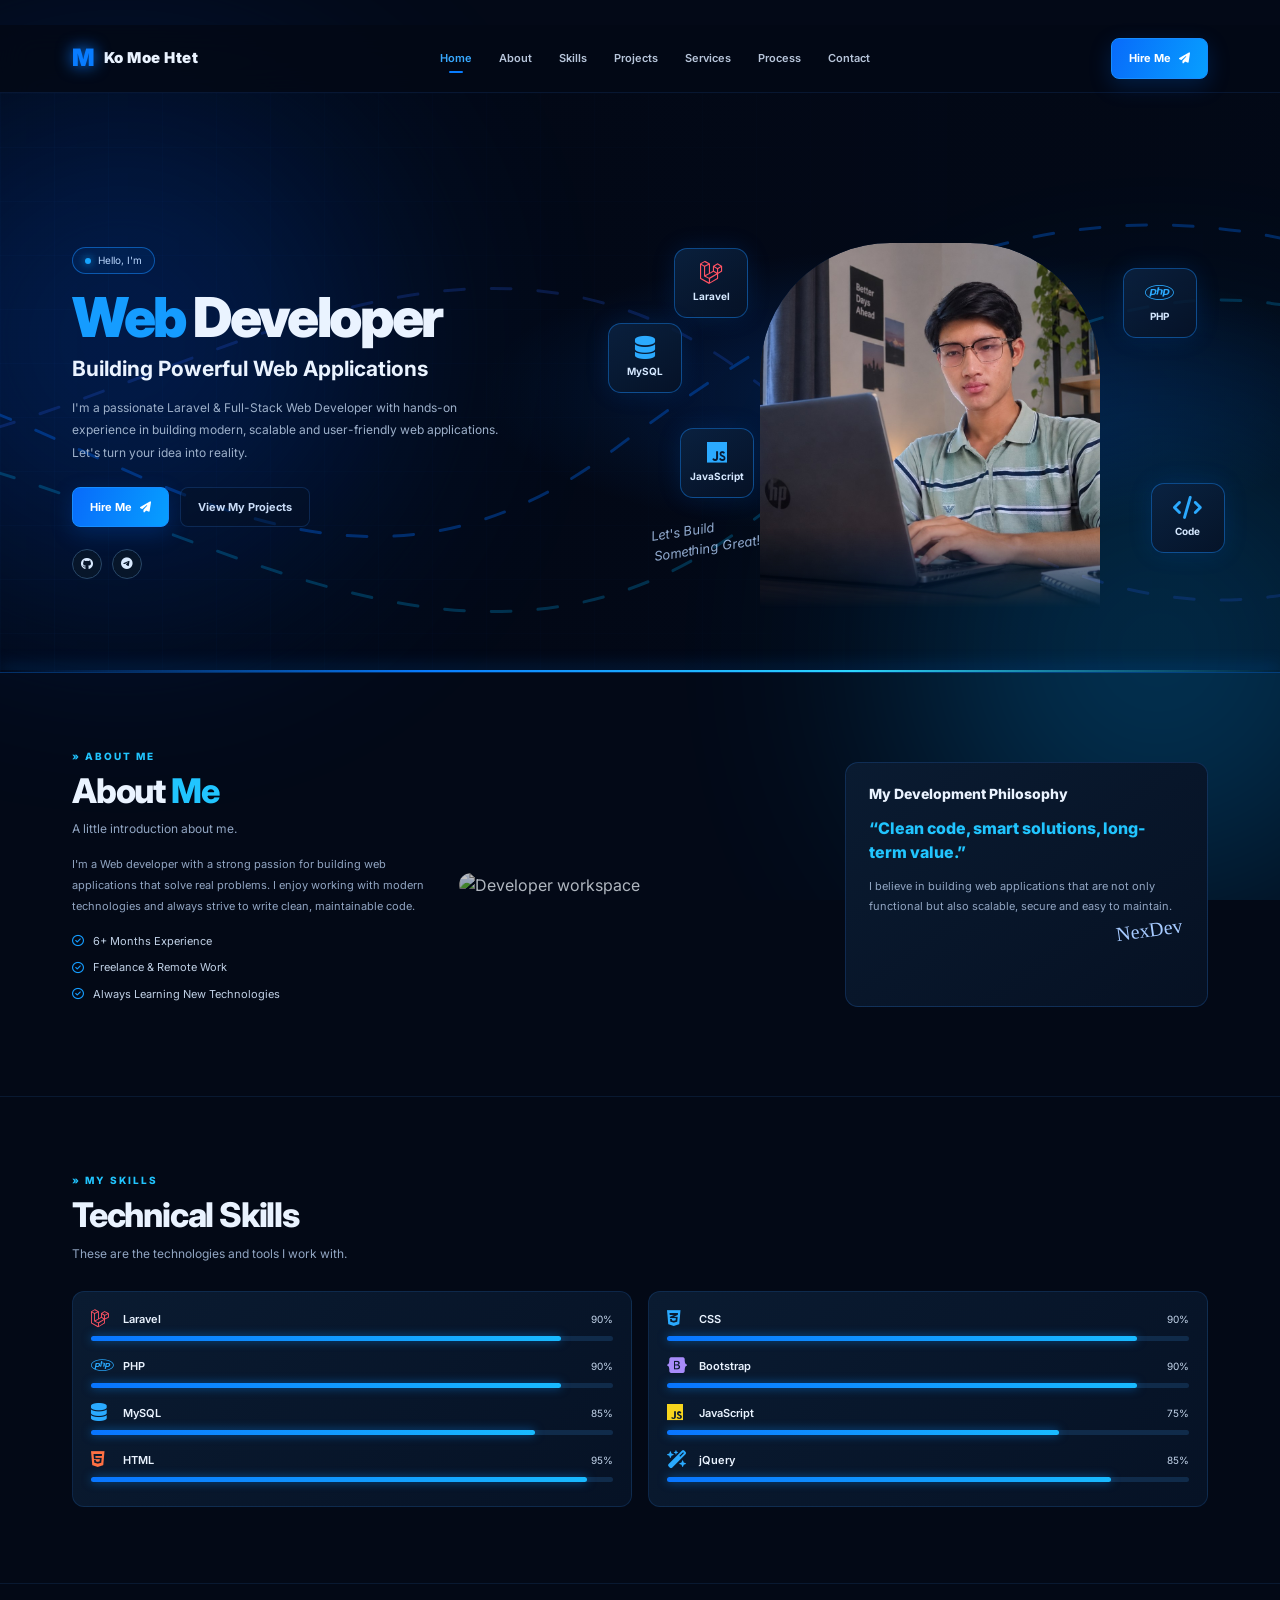
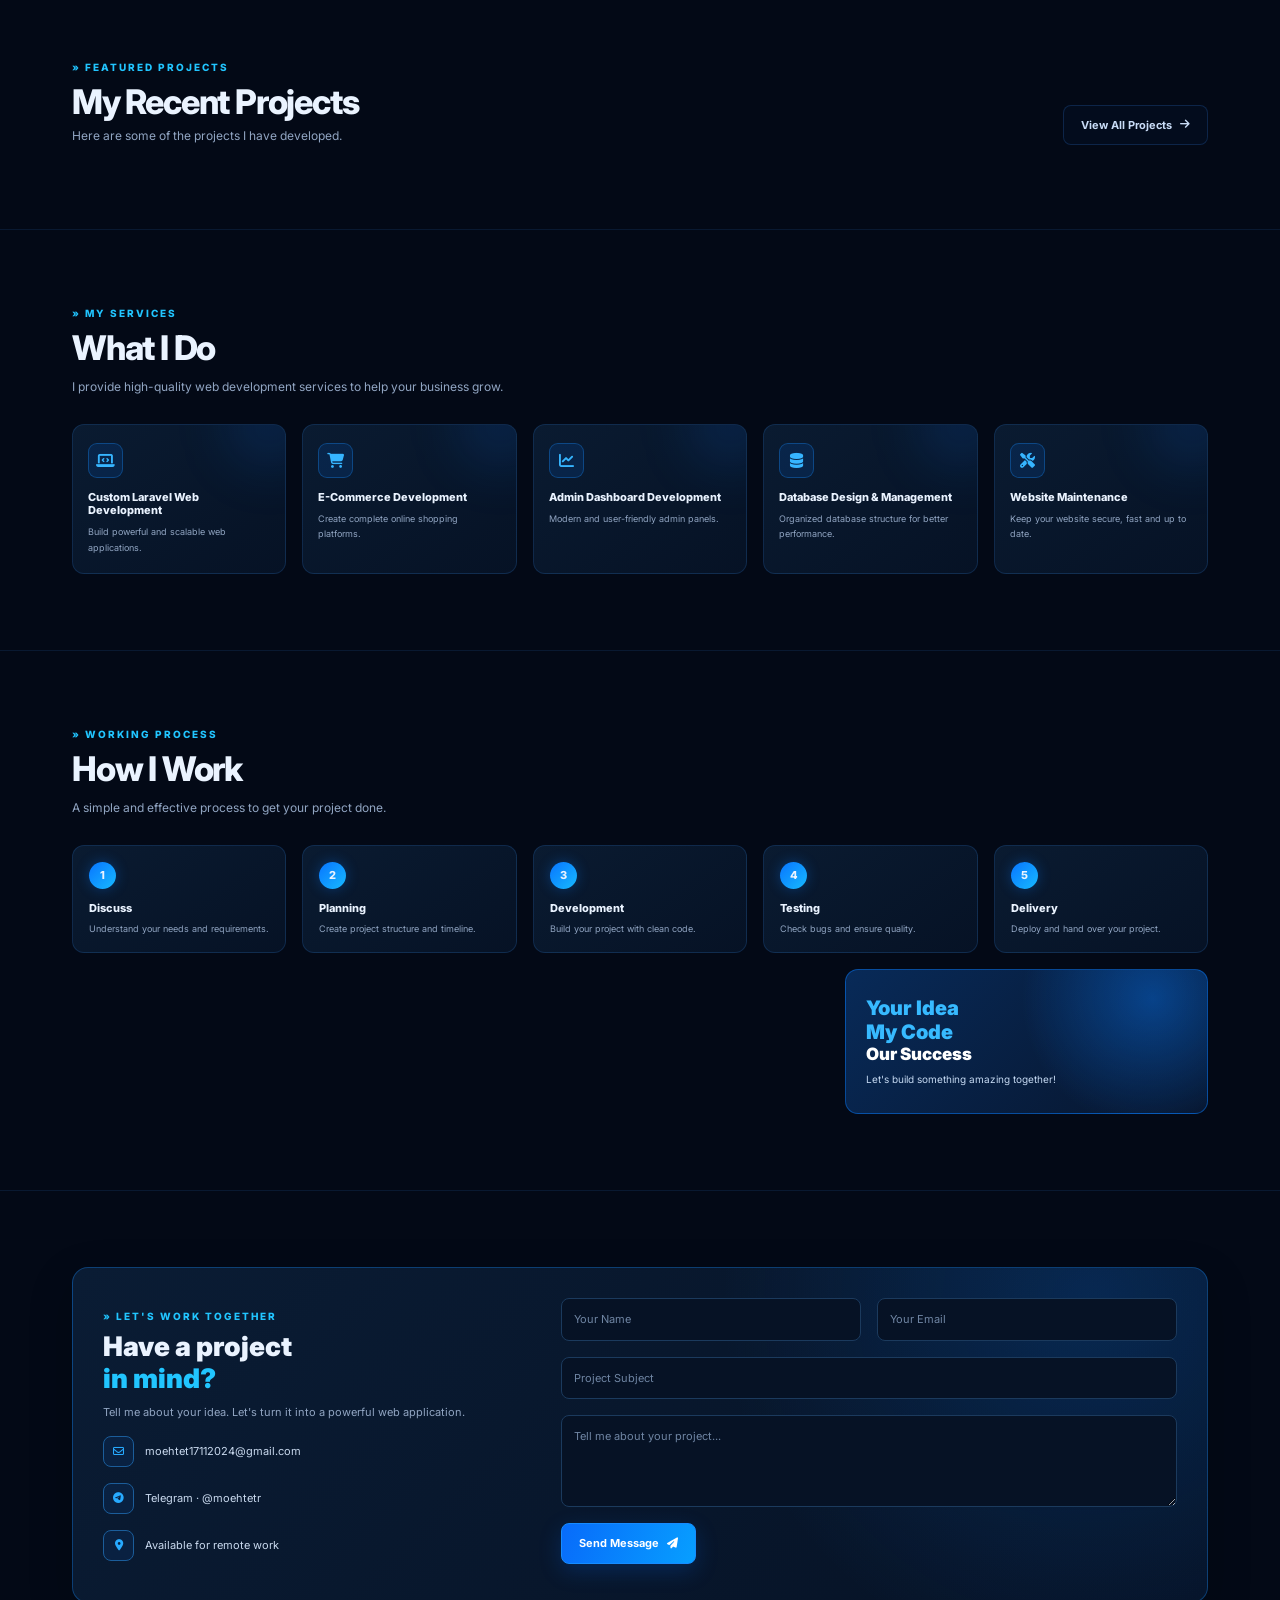
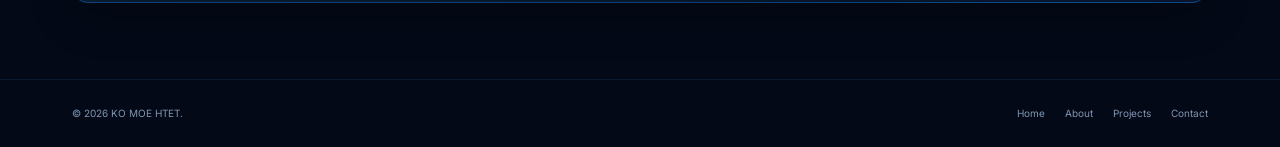
==== index.html @ 3a99e980 "affet" ====
<!DOCTYPE html>
<html lang="en">
<head>
    <meta charset="UTF-8">
    <meta name="viewport" content="width=device-width, initial-scale=1.0">
    <meta name="theme-color" content="#050b18">
    <meta name="description" content="NexDev — Laravel developer portfolio. Building powerful, scalable web applications.">
    <title>KoMoeHtet | Web Developer</title>
    <link rel="icon" href="images/title_icon.jpg">

    <!-- Google Fonts -->
    <link rel="preconnect" href="https://fonts.googleapis.com">
    <link rel="preconnect" href="https://fonts.gstatic.com" crossorigin>
    <link href="https://fonts.googleapis.com/css2?family=Inter:wght@400;500;600;700;800;900&display=swap" rel="stylesheet">

    <!-- Bootstrap CSS -->
    <link href="https://cdn.jsdelivr.net/npm/bootstrap@5.3.3/dist/css/bootstrap.min.css" rel="stylesheet">

    <!-- Font Awesome -->
    <link href="https://cdnjs.cloudflare.com/ajax/libs/font-awesome/6.5.2/css/all.min.css" rel="stylesheet">

    <!-- Custom CSS -->
    <link href="css/style.css" rel="stylesheet">
</head>
<body>
    
    <!-- Mouse Glow Cursor -->
    <div class="cursor-glow"></div>

    <!-- Animated Background -->
    <div class="wave-background">
        <div class="aurora aurora-one"></div>
        <div class="aurora aurora-two"></div>

        <svg class="wave-svg" viewBox="0 0 1440 600"
            preserveAspectRatio="none">

            <path class="wave wave-one"
                d="M-100 300 C200 100 400 500 700 300 S1200 100 1540 300"/>

            <path class="wave wave-two"
                d="M-100 350 C200 150 500 550 800 350 S1200 150 1540 350"/>

            <path class="wave wave-three"
                d="M-100 250 C200 450 500 50 800 250 S1200 450 1540 250"/>

        </svg>
    </div>

    <!-- Navbar -->
    <nav class="navbar navbar-expand-lg navbar-dark fixed-top" id="mainNav">
        <div class="container">
            <a class="brand" href="#home">
                <span class="brand-mark">M</span>
                <span>Ko Moe Htet</span>
            </a>
            <button class="navbar-toggler border-0 shadow-none" type="button" data-bs-toggle="collapse" data-bs-target="#navMenu" aria-label="Toggle navigation">
                <i class="fa-solid fa-bars"></i>
            </button>
            <div class="collapse navbar-collapse" id="navMenu">
                <ul class="navbar-nav mx-auto align-items-lg-center">
                    <li class="nav-item"><a class="nav-link active" href="#home">Home</a></li>
                    <li class="nav-item"><a class="nav-link" href="#about">About</a></li>
                    <li class="nav-item"><a class="nav-link" href="#skills">Skills</a></li>
                    <li class="nav-item"><a class="nav-link" href="#projects">Projects</a></li>
                    <li class="nav-item"><a class="nav-link" href="#services">Services</a></li>
                    <li class="nav-item"><a class="nav-link" href="#process">Process</a></li>
                    <li class="nav-item"><a class="nav-link" href="#contact">Contact</a></li>
                </ul>
                <a class="btn-main d-none d-lg-inline-flex" href="#contact">
                    Hire Me <i class="fa-solid fa-paper-plane"></i>
                </a>
            </div>
        </div>
    </nav>

    <!-- Hero Section -->
    <header class="hero" id="home">
        <div class="hero-grid"></div>
        <div class="container position-relative">
            <div class="row align-items-center">
                <div class="col-lg-6 hero-copy">
                    <span class="hello">Hello, I'm</span>
                    <h1><span>Web</span> Developer</h1>
                    <h2>Building Powerful Web Applications</h2>
                    <p>I'm a passionate Laravel & Full-Stack Web Developer with hands-on experience in building modern, scalable and user-friendly web applications. Let's turn your idea into reality.</p>
                    <div class="hero-actions">
                        <a class="btn-main" href="#contact">Hire Me <i class="fa-solid fa-paper-plane"></i></a>
                        <a class="btn-outline" href="#projects">View My Projects</a>
                    </div>
                    <div class="socials">
                        <a href="https://github.com/MoeHtet9" aria-label="GitHub" target="_blank"><i class="fa-brands fa-github"></i></a>
                        <!-- <a href="#contact" aria-label="Facebook"><i class="fa-brands fa-facebook-f"></i></a> -->
                        <a href="https://www.t.me/MoeHtetr" aria-label="Telegram" target="_blank"><i class="fa-brands fa-telegram"></i></a>
                        <!-- <a href="#contact" aria-label="LinkedIn"><i class="fa-brands fa-linkedin-in"></i></a> -->
                    </div>
                </div>
                <div class="col-lg-6">
                    <div class="hero-visual">
                        <div class="portrait-halo"></div>
                        <div class="tech-float tech-one">
                            <i class="fa-brands fa-laravel" style="color:#ff5364"></i>
                            <span>Laravel</span>
                        </div>
                        <div class="tech-float tech-two">
                            <i class="fa-solid fa-database"></i>
                            <span>MySQL</span>
                        </div>
                        <div class="tech-float tech-three">
                            <i class="fa-brands fa-php"></i>
                            <span>PHP</span>
                        </div>
                        <div class="tech-float tech-four">
                            <i class="fa-solid fa-code"></i>
                            <span>Code</span>
                        </div>
                        <div class="tech-float tech-five">
                            <i class="fa-brands fa-js"></i>
                            <span>JavaScript</span>
                        </div>
                        <img src="porfile_images/komoehtet_img.jpg" class="portrait" alt="Developer portrait">
                        <div class="hero-sign">
                            Let's Build<br>Something Great!
                        </div>
                    </div>
                </div>
            </div>
        </div>
    </header>

    <!-- About Section -->
    <section class="section" id="about">
        <div class="container">
            <div class="row g-4 align-items-center">
                <div class="col-lg-4 reveal">
                    <div class="section-kicker">&raquo; About Me</div>
                    <h2 class="section-title">About <span class="text-blue">Me</span></h2>
                    <p class="section-sub mb-3">A little introduction about me.</p>
                    <p style="font-size: 11px; line-height: 1.9; color: var(--muted);">
                        I'm a Web developer with a strong passion for building web applications that solve real problems. I enjoy working with modern technologies and always strive to write clean, maintainable code.
                    </p>
                    <ul class="about-list">
                        <li><i class="fa-regular fa-circle-check"></i> 6+ Months Experience</li>
                        <li><i class="fa-regular fa-circle-check"></i> Freelance &amp; Remote Work</li>
                        <li><i class="fa-regular fa-circle-check"></i> Always Learning New Technologies</li>
                    </ul>
                </div>
                <div class="col-lg-4 reveal">
                    <img src="https://images.unsplash.com/photo-1498050108023-c5249f4df085?auto=format&fit=crop&w=900&q=85" class="about-photo" alt="Developer workspace">
                </div>
                <div class="col-lg-4 reveal">
                    <div class="about-panel">
                        <h3>My Development Philosophy</h3>
                        <h3 class="text-blue" style="font-size: 16px; line-height: 1.5;">&ldquo;Clean code, smart solutions, long-term value.&rdquo;</h3>
                        <p>I believe in building web applications that are not only functional but also scalable, secure and easy to maintain.</p>
                        <div class="signature">NexDev</div>
                    </div>
                </div>
            </div>
        </div>
    </section>

    <!-- Skills Section -->
    <section class="section" id="skills">
        <div class="container">
            <div class="reveal">
                <div class="section-kicker">&raquo; My Skills</div>
                <h2 class="section-title">Technical Skills</h2>
                <p class="section-sub">These are the technologies and tools I work with.</p>
            </div>
            <div class="row g-3">
                <div class="col-md-6 reveal">
                    <div class="skill-box">
                        <div class="skill">
                            <div class="skill-head">
                                <i class="fa-brands fa-laravel" style="color:#ff5364"></i>
                                <strong>Laravel</strong>
                                <span>90%</span>
                            </div>
                            <div class="progress"><div class="progress-bar" data-width="90%"></div></div>
                        </div>
                        <div class="skill">
                            <div class="skill-head">
                                <i class="fa-brands fa-php"></i>
                                <strong>PHP</strong>
                                <span>90%</span>
                            </div>
                            <div class="progress"><div class="progress-bar" data-width="90%"></div></div>
                        </div>
                        <div class="skill">
                            <div class="skill-head">
                                <i class="fa-solid fa-database"></i>
                                <strong>MySQL</strong>
                                <span>85%</span>
                            </div>
                            <div class="progress"><div class="progress-bar" data-width="85%"></div></div>
                        </div>
                        <div class="skill">
                            <div class="skill-head">
                                <i class="fa-brands fa-html5" style="color:#ff7043"></i>
                                <strong>HTML</strong>
                                <span>95%</span>
                            </div>
                            <div class="progress"><div class="progress-bar" data-width="95%"></div></div>
                        </div>
                    </div>
                </div>
                <div class="col-md-6 reveal">
                    <div class="skill-box">
                        <div class="skill">
                            <div class="skill-head">
                                <i class="fa-brands fa-css3-alt"></i>
                                <strong>CSS</strong>
                                <span>90%</span>
                            </div>
                            <div class="progress"><div class="progress-bar" data-width="90%"></div></div>
                        </div>
                        <div class="skill">
                            <div class="skill-head">
                                <i class="fa-brands fa-bootstrap" style="color:#a78bfa"></i>
                                <strong>Bootstrap</strong>
                                <span>90%</span>
                            </div>
                            <div class="progress"><div class="progress-bar" data-width="90%"></div></div>
                        </div>
                        <div class="skill">
                            <div class="skill-head">
                                <i class="fa-brands fa-js" style="color:#f7d51d"></i>
                                <strong>JavaScript</strong>
                                <span>75%</span>
                            </div>
                            <div class="progress"><div class="progress-bar" data-width="75%"></div></div>
                        </div>
                        <div class="skill">
                            <div class="skill-head">
                                <i class="fa-solid fa-wand-magic-sparkles"></i>
                                <strong>jQuery</strong>
                                <span>85%</span>
                            </div>
                            <div class="progress"><div class="progress-bar" data-width="85%"></div></div>
                        </div>
                    </div>
                </div>
            </div>
        </div>
    </section>

    <!-- Projects Section -->
    <section class="section" id="projects">
        <div class="container">
            <div class="d-flex justify-content-between align-items-end mb-4 reveal">
                <div>
                    <div class="section-kicker">&raquo; Featured Projects</div>
                    <h2 class="section-title mb-1">My Recent Projects</h2>
                    <p class="section-sub mb-0">Here are some of the projects I have developed.</p>
                </div>
                <a class="btn-outline d-none d-sm-inline-flex" href="#contact">
                    View All Projects <i class="fa-solid fa-arrow-right"></i>
                </a>
            </div>
            <div class="row g-3">
                <!-- <div class="col-md-6 col-lg-4 reveal">
                    <article class="project-card">
                        <div class="project-image">
                            <img src="https://images.unsplash.com/photo-1556742049-0cfed4f6a45d?auto=format&fit=crop&w=800&q=80" alt="E-commerce dashboard">
                        </div>
                        <div class="project-content">
                            <h3>E-Commerce Management System</h3>
                            <p>Complete online shopping and product management platform.</p>
                            <div class="tags">
                                <span class="tag">Laravel</span>
                                <span class="tag">MySQL</span>
                                <span class="tag">Bootstrap</span>
                                <span class="tag">jQuery</span>
                            </div>
                            <div class="project-actions">
                                <a class="btn-main" href="#contact">Live Demo</a>
                                <a class="btn-outline" href="#contact"><i class="fa-brands fa-github"></i> Source Code</a>
                            </div>
                        </div>
                    </article>
                </div>
                <div class="col-md-6 col-lg-4 reveal">
                    <article class="project-card">
                        <div class="project-image">
                            <img src="https://images.unsplash.com/photo-1546549032-9571cd6b27df?auto=format&fit=crop&w=800&q=80" alt="Food ordering website">
                        </div>
                        <div class="project-content">
                            <h3>Food Ordering Web Application</h3>
                            <p>Online food ordering with menu, cart and order tracking.</p>
                            <div class="tags">
                                <span class="tag">Laravel</span>
                                <span class="tag">MySQL</span>
                                <span class="tag">Bootstrap</span>
                                <span class="tag">jQuery</span>
                            </div>
                            <div class="project-actions">
                                <a class="btn-main" href="#contact">Live Demo</a>
                                <a class="btn-outline" href="#contact"><i class="fa-brands fa-github"></i> Source Code</a>
                            </div>
                        </div>
                    </article>
                </div>
                <div class="col-md-6 col-lg-4 reveal">
                    <article class="project-card">
                        <div class="project-image">
                            <img src="https://images.unsplash.com/photo-1509062522246-3755977927d7?auto=format&fit=crop&w=800&q=80" alt="School management">
                        </div>
                        <div class="project-content">
                            <h3>School Management System</h3>
                            <p>Manage students, teachers, classes and school records.</p>
                            <div class="tags">
                                <span class="tag">Laravel</span>
                                <span class="tag">MySQL</span>
                                <span class="tag">Bootstrap</span>
                            </div>
                            <div class="project-actions">
                                <a class="btn-main" href="#contact">Live Demo</a>
                                <a class="btn-outline" href="#contact"><i class="fa-brands fa-github"></i> Source Code</a>
                            </div>
                        </div>
                    </article>
                </div>
                <div class="col-md-6 col-lg-4 reveal">
                    <article class="project-card">
                        <div class="project-image">
                            <img src="https://images.unsplash.com/photo-1551288049-bebda4e38f71?auto=format&fit=crop&w=800&q=80" alt="Inventory dashboard">
                        </div>
                        <div class="project-content">
                            <h3>Inventory Management System</h3>
                            <p>Track stock, suppliers, purchases and sales in one place.</p>
                            <div class="tags">
                                <span class="tag">Laravel</span>
                                <span class="tag">MySQL</span>
                                <span class="tag">Bootstrap</span>
                            </div>
                            <div class="project-actions">
                                <a class="btn-main" href="#contact">Live Demo</a>
                                <a class="btn-outline" href="#contact"><i class="fa-brands fa-github"></i> Source Code</a>
                            </div>
                        </div>
                    </article>
                </div>
                <div class="col-md-6 col-lg-4 reveal">
                    <article class="project-card">
                        <div class="project-image">
                            <img src="https://images.unsplash.com/photo-1460925895917-afdab827c52f?auto=format&fit=crop&w=800&q=80" alt="Investment dashboard">
                        </div>
                        <div class="project-content">
                            <h3>Investment Management System</h3>
                            <p>Investment tracking, portfolio summaries and reports.</p>
                            <div class="tags">
                                <span class="tag">Laravel</span>
                                <span class="tag">MySQL</span>
                                <span class="tag">Chart UI</span>
                            </div>
                            <div class="project-actions">
                                <a class="btn-main" href="#contact">Live Demo</a>
                                <a class="btn-outline" href="#contact"><i class="fa-brands fa-github"></i> Source Code</a>
                            </div>
                        </div>
                    </article>
                </div>
                <div class="col-md-6 col-lg-4 reveal">
                    <article class="project-card">
                        <div class="project-image">
                            <img src="https://images.unsplash.com/photo-1558655146-d09347e92766?auto=format&fit=crop&w=800&q=80" alt="Custom web application">
                        </div>
                        <div class="project-content">
                            <h3>Custom Web Application</h3>
                            <p>A tailored business workflow and data management app.</p>
                            <div class="tags">
                                <span class="tag">Laravel</span>
                                <span class="tag">PHP</span>
                                <span class="tag">jQuery</span>
                            </div>
                            <div class="project-actions">
                                <a class="btn-main" href="#contact">Live Demo</a>
                                <a class="btn-outline" href="#contact"><i class="fa-brands fa-github"></i> Source Code</a>
                            </div>
                        </div>
                    </article>
                </div> -->
            </div>
        </div>
    </section>

    <!-- Services Section -->
    <section class="section" id="services">
        <div class="container">
            <div class="reveal">
                <div class="section-kicker">&raquo; My Services</div>
                <h2 class="section-title">What I Do</h2>
                <p class="section-sub">I provide high-quality web development services to help your business grow.</p>
            </div>
            <div class="row g-3">
                <div class="col-6 col-lg">
                    <div class="service-card reveal">
                        <div class="service-icon"><i class="fa-solid fa-laptop-code"></i></div>
                        <h3>Custom Laravel Web Development</h3>
                        <p>Build powerful and scalable web applications.</p>
                    </div>
                </div>
                <div class="col-6 col-lg">
                    <div class="service-card reveal">
                        <div class="service-icon"><i class="fa-solid fa-cart-shopping"></i></div>
                        <h3>E-Commerce Development</h3>
                        <p>Create complete online shopping platforms.</p>
                    </div>
                </div>
                <div class="col-6 col-lg">
                    <div class="service-card reveal">
                        <div class="service-icon"><i class="fa-solid fa-chart-line"></i></div>
                        <h3>Admin Dashboard Development</h3>
                        <p>Modern and user-friendly admin panels.</p>
                    </div>
                </div>
                <div class="col-6 col-lg">
                    <div class="service-card reveal">
                        <div class="service-icon"><i class="fa-solid fa-database"></i></div>
                        <h3>Database Design &amp; Management</h3>
                        <p>Organized database structure for better performance.</p>
                    </div>
                </div>
                <div class="col-12 col-lg">
                    <div class="service-card reveal">
                        <div class="service-icon"><i class="fa-solid fa-screwdriver-wrench"></i></div>
                        <h3>Website Maintenance</h3>
                        <p>Keep your website secure, fast and up to date.</p>
                    </div>
                </div>
            </div>
        </div>
    </section>

    <!-- Process Section -->
    <section class="section" id="process">
        <div class="container">
            <div class="reveal">
                <div class="section-kicker">&raquo; Working Process</div>
                <h2 class="section-title">How I Work</h2>
                <p class="section-sub">A simple and effective process to get your project done.</p>
            </div>
            <div class="row g-3 align-items-stretch">
                <div class="col-6 col-md">
                    <div class="process-card reveal">
                        <div class="process-num">1</div>
                        <h3>Discuss</h3>
                        <p>Understand your needs and requirements.</p>
                    </div>
                </div>
                <div class="col-6 col-md">
                    <div class="process-card reveal">
                        <div class="process-num">2</div>
                        <h3>Planning</h3>
                        <p>Create project structure and timeline.</p>
                    </div>
                </div>
                <div class="col-6 col-md">
                    <div class="process-card reveal">
                        <div class="process-num">3</div>
                        <h3>Development</h3>
                        <p>Build your project with clean code.</p>
                    </div>
                </div>
                <div class="col-6 col-md">
                    <div class="process-card reveal">
                        <div class="process-num">4</div>
                        <h3>Testing</h3>
                        <p>Check bugs and ensure quality.</p>
                    </div>
                </div>
                <div class="col-12 col-md">
                    <div class="process-card reveal">
                        <div class="process-num">5</div>
                        <h3>Delivery</h3>
                        <p>Deploy and hand over your project.</p>
                    </div>
                </div>
            </div>
            <div class="row mt-3">
                <div class="col-lg-4 ms-auto reveal">
                    <div class="success-card">
                        <h3>Your Idea<br>My Code</h3>
                        <h3 style="font-size: 17px; color: white;">Our Success</h3>
                        <p>Let's build something amazing together!</p>
                    </div>
                </div>
            </div>
        </div>
    </section>

    <!-- Contact Section -->
    <section class="section" id="contact">
        <div class="container">
            <div class="contact-card reveal">
                <div class="row g-4 align-items-center">
                    <div class="col-lg-5">
                        <div class="section-kicker">&raquo; Let's Work Together</div>
                        <h2>Have a project<br><span class="text-blue">in mind?</span></h2>
                        <p>Tell me about your idea. Let's turn it into a powerful web application.</p>
                        <div class="contact-item">
                            <i class="fa-regular fa-envelope"></i>
                            <span>moehtet17112024@gmail.com</span>
                        </div>
                        <div class="contact-item">
                            <i class="fa-brands fa-telegram"></i>
                            <span>Telegram &middot; @moehtetr</span>
                        </div>
                        <div class="contact-item">
                            <i class="fa-solid fa-location-dot"></i>
                            <span>Available for remote work</span>
                        </div>
                    </div>
                    <div class="col-lg-7">
                        <form id="contactForm">
                            <div class="row g-3">
                                <div class="col-md-6">
                                    <input type="text" class="form-control" placeholder="Your Name" required>
                                </div>
                                <div class="col-md-6">
                                    <input type="email" class="form-control" placeholder="Your Email" required>
                                </div>
                                <div class="col-12">
                                    <input type="text" class="form-control" placeholder="Project Subject" required>
                                </div>
                                <div class="col-12">
                                    <textarea class="form-control" rows="4" placeholder="Tell me about your project..." required></textarea>
                                </div>
                                <div class="col-12">
                                    <button type="submit" class="btn-main">
                                        Send Message <i class="fa-solid fa-paper-plane"></i>
                                    </button>
                                    <small id="formMessage" class="d-block mt-2" style="color: #49c5ff; font-size: 10px;"></small>
                                </div>
                            </div>
                        </form>
                    </div>
                </div>
            </div>
        </div>
    </section>

    <!-- Footer -->
    <footer class="footer">
        <div class="container d-flex flex-wrap justify-content-between align-items-center">
            <span>&copy; <span id="year"></span> KO MOE HTET.</span>
            <div class="footer-links">
                <a href="#home">Home</a>
                <a href="#about">About</a>
                <a href="#projects">Projects</a>
                <a href="#contact">Contact</a>
            </div>
        </div>
    </footer>

    <!-- Back to Top Button -->
    <a href="#home" class="back-top" aria-label="Back to top">
        <i class="fa-solid fa-arrow-up"></i>
    </a>

    <!-- JavaScript Libraries -->
    <script src="https://code.jquery.com/jquery-3.7.1.min.js"></script>
    <script src="https://cdn.jsdelivr.net/npm/bootstrap@5.3.3/dist/js/bootstrap.bundle.min.js"></script>
    <script src="js/app.js"></script>
</body>
</html>
---- css/style.css ----
:root {
  --bg:#030916;
  --panel:#071426;
  --panel2:#091a30;
  --line:rgba(54,139,255,.2);
  --blue:#087cff;
  --cyan:#21c5ff;
  --text:#eaf3ff;
  --muted:#91a5c2;
  --glow:0 0 28px rgba(0,119,255,.25)
}
* {
  box-sizing:border-box
}
html {
  scroll-behavior:smooth;
  scroll-padding-top:85px
}
body {
  margin:0;
  background:var(--bg);
  color:var(--text);
  font-family:Inter,system-ui,sans-serif;
  overflow-x:hidden
}
body:before {
  content:"";
  position:fixed;
  inset:0;
  pointer-events:none;
  z-index:-1;
  background:radial-gradient(circle at 78% 14%,rgba(0,102,255,.13),transparent 28%),radial-gradient(circle at 8% 42%,rgba(0,91,255,.08),transparent 25%),linear-gradient(120deg,#030916,#050d1c 55%,#020713)
}
a {
  text-decoration:none;
  color:inherit
}
.container {
  max-width:1160px
}
.section {
  padding:76px 0;
  border-bottom:1px solid rgba(53,125,220,.14);
  position:relative
}
.section-kicker {
  font-size:10px;
  letter-spacing:2px;
  text-transform:uppercase;
  color:var(--cyan);
  font-weight:800;
  margin-bottom:7px
}
.section-title {
  font-size:clamp(25px,3vw,34px);
  font-weight:800;
  letter-spacing:-1.2px;
  margin-bottom:9px
}
.section-sub {
  font-size:12px;
  color:var(--muted);
  margin-bottom:28px
}
.text-blue {
  color:var(--cyan)
}
/* Navigation */
    .navbar {
  background:rgba(3,9,22,.86);
  backdrop-filter:blur(16px);
  border-bottom:1px solid rgba(50,130,255,.12);
  padding:13px 0;
  transition:.3s
}
.navbar.scrolled {
  padding:8px 0;
  background:rgba(3,9,22,.96);
  box-shadow:0 8px 30px #0006
}
.brand {
  font-weight:900;
  letter-spacing:.5px;
  font-size:15px;
  display:flex;
  align-items:center;
  gap:8px
}
.brand-mark {
  font-size:24px;
  color:var(--blue);
  filter:drop-shadow(0 0 8px #087cff)
}
.navbar-nav {
  gap:7px
}
.nav-link {
  font-size:11px;
  color:#b7c5da!important;
  font-weight:600;
  padding:9px 10px!important;
  transition:.25s
}
.nav-link:hover,.nav-link.active {
  color:#38a9ff!important
}
.nav-link.active:after {
  content:"";
  display:block;
  width:14px;
  height:2px;
  background:var(--blue);
  margin:4px auto -6px;
  border-radius:4px
}
.btn-main,.btn-outline {
  font-size:11px;
  font-weight:700;
  padding:11px 17px;
  border-radius:8px;
  display:inline-flex;
  align-items:center;
  gap:8px;
  transition:.3s;
  position:relative;
  overflow:hidden
}
.btn-main {
  background:linear-gradient(110deg,#086bfa,#079fff);
  color:white;
  border:1px solid #168cff;
  box-shadow:0 7px 22px #006dff35
}
.btn-main:hover {
  color:white;
  transform:translateY(-3px);
  box-shadow:0 10px 30px #007bff75
}
.btn-outline {
  border:1px solid var(--line);
  color:#c9dcf7;
  background:rgba(4,17,36,.5)
}
.btn-outline:hover {
  border-color:#168cff;
  color:white;
  box-shadow:var(--glow);
  transform:translateY(-3px)
}
/* Hero */
    .hero {
  min-height:570px;
  padding:125px 0 64px;
  display:flex;
  align-items:center;
  position:relative;
  overflow:hidden;
  border-bottom:1px solid #087cff55;
  background:radial-gradient(ellipse at 72% 52%,rgba(0,105,255,.23),transparent 34%),linear-gradient(90deg,rgba(3,9,22,.1),rgba(3,9,22,.2))
}
.hero:after {
  content:"";
  position:absolute;
  bottom:0;
  left:0;
  width:100%;
  height:2px;
  background:linear-gradient(90deg,transparent,#087cff,#2dd7ff,transparent);
  box-shadow:0 0 18px #087cff
}
.hero-grid {
  position:absolute;
  inset:0;
  opacity:.15;
  background-image:linear-gradient(rgba(37,122,255,.18) 1px,transparent 1px),linear-gradient(90deg,rgba(37,122,255,.18) 1px,transparent 1px);
  background-size:54px 54px;
  mask-image:linear-gradient(90deg,black,transparent 85%)
}
.hero-copy {
  position:relative;
  z-index:3;
  animation:slideIn .9s both
}
.hello {
  display:inline-flex;
  align-items:center;
  gap:7px;
  border:1px solid #168cff88;
  border-radius:30px;
  padding:5px 12px;
  color:#b9d8ff;
  font-size:10px;
  margin-bottom:14px;
  background:#087cff13
}
.hello:before {
  content:"";
  width:6px;
  height:6px;
  background:#16a5ff;
  border-radius:50%;
  box-shadow:0 0 9px #16a5ff
}
.hero h1 {
  font-size:clamp(34px,5vw,55px);
  line-height:1.08;
  letter-spacing:-2.3px;
  font-weight:900;
  margin:0 0 9px
}
.hero h1 span {
  color:#159cff
}
.hero h2 {
  font-size:clamp(16px,2vw,21px);
  font-weight:700;
  margin-bottom:15px
}
.hero p {
  font-size:12px;
  line-height:1.9;
  color:#9db0ca;
  max-width:430px;
  margin-bottom:22px
}
.hero-actions {
  display:flex;
  gap:11px;
  flex-wrap:wrap
}
.socials {
  display:flex;
  gap:10px;
  margin-top:22px
}
.socials a {
  width:30px;
  height:30px;
  border:1px solid #284768;
  border-radius:50%;
  display:grid;
  place-items:center;
  font-size:12px;
  color:#d9eaff;
  transition:.3s;
  background:#07162a
}
.socials a:hover {
  background:var(--blue);
  border-color:var(--blue);
  transform:translateY(-5px) rotate(8deg);
  box-shadow:0 0 18px #087cff88
}
.hero-visual {
  height:390px;
  position:relative;
  display:flex;
  align-items:end;
  justify-content:center;
  animation:fadeUp 1.2s .15s both
}
.portrait-halo {
  position:absolute;
  width:340px;
  height:340px;
  bottom:0;
  border-radius:50%;
  background:radial-gradient(circle,#087cff55 0,rgba(0,97,255,.1) 48%,transparent 70%);
  filter:blur(4px)
}
.portrait {
  position:relative;
  z-index:2;
  width:min(100%,340px);
  height:365px;
  object-fit:cover;
  object-position:center top;
  mask-image:linear-gradient(#000 78%,transparent);
  filter:drop-shadow(0 0 22px #087cff55);
  border-radius:130px 130px 0 0
}
.tech-float {
  position:absolute;
  z-index:3;
  width:74px;
  height:70px;
  border:1px solid #168cff70;
  border-radius:13px;
  background:linear-gradient(145deg,#0b2342dd,#061226dd);
  display:flex;
  flex-direction:column;
  align-items:center;
  justify-content:center;
  gap:5px;
  box-shadow:0 0 25px #006dff22;
  animation:float 5s ease-in-out infinite
}
.tech-float i {
  font-size:23px;
  color:#2baaff
}
.tech-float span {
  font-size:10px;
  font-weight:700;
  color:#d5e8ff
}
.tech-one {
  top:30px;
  left:4%
}
.tech-two {
  top:105px;
  left:-8%;
  animation-delay:1s
}
.tech-three {
  top:50px;
  right:2%;
  animation-delay:1.5s
}
.tech-four {
  bottom:55px;
  right:-3%;
  animation-delay:2s
}
.tech-five {
  bottom:110px;
  left:5%;
  animation-delay:.6s
}
.hero-sign {
  position:absolute;
  bottom:50px;
  left:0;
  color:#b7d5ff;
  font-size:13px;
  font-style:italic;
  transform:rotate(-9deg);
  opacity:.8
}
/* About */
    .about-panel {
  height:100%;
  min-height:245px;
  border:1px solid var(--line);
  border-radius:13px;
  background:linear-gradient(145deg,#0a1b31,#061123);
  padding:23px;
  position:relative;
  overflow:hidden;
  transition:.35s
}
.about-panel:hover {
  transform:translateY(-6px);
  border-color:#168cff88;
  box-shadow:var(--glow)
}
.about-panel h3 {
  font-size:14px;
  font-weight:800;
  margin-bottom:13px
}
.about-panel p {
  font-size:11px;
  line-height:1.8;
  color:var(--muted)
}
.about-list {
  padding:0;
  margin:16px 0 18px;
  list-style:none
}
.about-list li {
  font-size:11px;
  color:#c0d0e5;
  margin:10px 0;
  display:flex;
  align-items:center;
  gap:9px
}
.about-list i {
  color:#159dff;
  font-size:12px
}
.about-photo {
  height:245px;
  width:100%;
  object-fit:cover;
  border-radius:12px;
  filter:brightness(.75);
  transition:.5s
}
.about-photo:hover {
  filter:brightness(1);
  transform:scale(1.02)
}
.signature {
  font-family:cursive;
  color:#a6caff;
  font-size:20px;
  text-align:right;
  transform:rotate(-8deg)
}
/* Skills */
    .skill-box {
  background:linear-gradient(135deg,#0a1b31,#061225);
  border:1px solid rgba(42,119,208,.2);
  border-radius:12px;
  padding:18px 18px 8px;
  height:100%;
  transition:.3s
}
.skill-box:hover {
  border-color:#168cff80;
  box-shadow:var(--glow);
  transform:translateY(-4px)
}
.skill {
  margin-bottom:16px
}
.skill-head {
  display:flex;
  align-items:center;
  gap:10px;
  font-size:11px;
  margin-bottom:8px
}
.skill-head i {
  font-size:18px;
  width:22px;
  color:#2aaaff
}
.skill-head strong {
  font-weight:600
}
.skill-head span {
  margin-left:auto;
  color:#c5d6ec;
  font-size:10px
}
.progress {
  height:5px;
  background:#102b4a;
  border-radius:10px;
  overflow:visible
}
.progress-bar {
  border-radius:10px;
  background:linear-gradient(90deg,#0875ff,#19baff);
  box-shadow:0 0 10px #078cff88;
  width:0;
  transition:width 1.5s cubic-bezier(.2,.8,.2,1)
}
/* Projects */
    .project-card {
  height:100%;
  background:linear-gradient(145deg,#0a1b31,#061225);
  border:1px solid rgba(50,130,220,.24);
  border-radius:13px;
  overflow:hidden;
  transition:.35s;
  position:relative
}
.project-card:hover {
  transform:translateY(-8px);
  border-color:#168cff;
  box-shadow:0 15px 35px #006dff25
}
.project-image {
  height:145px;
  overflow:hidden;
  position:relative;
  background:#0b1b30
}
.project-image img {
  width:100%;
  height:100%;
  object-fit:cover;
  transition:.6s;
  filter:saturate(.85)
}
.project-card:hover .project-image img {
  transform:scale(1.08);
  filter:saturate(1.15)
}
.project-image:after {
  content:"";
  position:absolute;
  inset:45% 0 0;
  background:linear-gradient(transparent,#061225)
}
.project-content {
  padding:13px 14px 15px
}
.project-content h3 {
  font-size:12px;
  font-weight:800;
  margin:0 0 6px
}
.project-content p {
  font-size:10px;
  color:var(--muted);
  line-height:1.6;
  min-height:30px;
  margin-bottom:9px
}
.tags {
  display:flex;
  gap:5px;
  flex-wrap:wrap;
  margin-bottom:12px
}
.tag {
  font-size:8px;
  color:#9fcaff;
  border:1px solid #1d4d7b;
  border-radius:4px;
  padding:3px 6px;
  background:#0b2440
}
.project-actions {
  display:flex;
  gap:7px
}
.project-actions a {
  font-size:9px;
  padding:7px 9px;
  border-radius:6px
}
.project-actions .btn-main {
  padding:7px 10px
}
/* Services/process */
    .service-card,.process-card {
  height:100%;
  padding:18px 15px;
  border-radius:12px;
  background:linear-gradient(145deg,#0a1b31,#061225);
  border:1px solid rgba(50,130,220,.2);
  transition:.35s;
  position:relative;
  overflow:hidden
}
.service-card:before {
  content:"";
  position:absolute;
  width:90px;
  height:90px;
  border-radius:50%;
  background:#087cff20;
  filter:blur(25px);
  top:-45px;
  right:-30px;
  transition:.4s
}
.service-card:hover,.process-card:hover {
  transform:translateY(-7px);
  border-color:#168cff88;
  box-shadow:var(--glow)
}
.service-card:hover:before {
  transform:scale(2)
}
.service-icon {
  width:35px;
  height:35px;
  border-radius:9px;
  display:grid;
  place-items:center;
  color:#36b5ff;
  background:#087cff20;
  border:1px solid #168cff55;
  margin-bottom:13px;
  font-size:15px
}
.service-card h3 {
  font-size:11px;
  font-weight:800;
  margin-bottom:7px
}
.service-card p,.process-card p {
  font-size:9px;
  line-height:1.7;
  color:var(--muted);
  margin:0
}
.process-card {
  padding:16px
}
.process-num {
  width:27px;
  height:27px;
  border-radius:50%;
  display:grid;
  place-items:center;
  background:linear-gradient(135deg,#0875ff,#17baff);
  font-size:11px;
  font-weight:800;
  box-shadow:0 0 14px #087cff55;
  margin-bottom:13px
}
.process-card h3 {
  font-size:11px;
  font-weight:800;
  margin-bottom:6px
}
.success-card {
  height:100%;
  min-height:145px;
  border-radius:13px;
  padding:20px;
  background:radial-gradient(circle at 85% 20%,#087cff66,transparent 40%),linear-gradient(135deg,#082a58,#07152d);
  border:1px solid #087cff77;
  display:flex;
  flex-direction:column;
  justify-content:center
}
.success-card h3 {
  font-size:20px;
  font-weight:900;
  color:#37baff;
  margin:0
}
.success-card p {
  font-size:10px;
  color:#c5d9f2;
  margin:8px 0 0
}
/* Contact/footer */
    .contact-card {
  border:1px solid #168cff55;
  border-radius:16px;
  padding:30px;
  background:radial-gradient(circle at 90% 10%,#087cff30,transparent 35%),linear-gradient(135deg,#0a1c34,#061225);
  box-shadow:0 15px 45px #0003
}
.contact-card h2 {
  font-size:27px;
  font-weight:900
}
.contact-card p {
  font-size:11px;
  color:var(--muted)
}
.contact-item {
  display:flex;
  align-items:center;
  gap:11px;
  color:#c9d9ee;
  font-size:11px;
  margin-top:16px
}
.contact-item i {
  width:31px;
  height:31px;
  display:grid;
  place-items:center;
  border:1px solid #1b5d9a;
  border-radius:8px;
  color:#27aaff;
  background:#087cff15
}
.form-control {
  background:#061225;
  border:1px solid #1b3a5d;
  color:white;
  font-size:11px;
  padding:12px;
  border-radius:8px
}
.form-control:focus {
  background:#061225;
  color:white;
  border-color:#168cff;
  box-shadow:0 0 0 3px #087cff20
}
.form-control::placeholder {
  color:#6f85a3
}
.footer {
  padding:26px 0;
  color:#8096b3;
  font-size:10px
}
.footer a {
  margin-left:17px;
  transition:.2s
}
.footer a:hover {
  color:#29aaff
}
.back-top {
  position:fixed;
  right:20px;
  bottom:20px;
  width:38px;
  height:38px;
  border:1px solid #168cff88;
  border-radius:10px;
  background:#087cff;
  color:white;
  display:grid;
  place-items:center;
  opacity:0;
  visibility:hidden;
  transition:.3s;
  z-index:50;
  box-shadow:0 0 20px #087cff55
}
.back-top.show {
  opacity:1;
  visibility:visible
}
.back-top:hover {
  transform:translateY(-5px)
}
/* Motion */
    .reveal {
  opacity:0;
  transform:translateY(28px);
  transition:opacity .75s ease,transform .75s cubic-bezier(.2,.7,.2,1)
}
.reveal.visible {
  opacity:1;
  transform:translateY(0)
}
@keyframes slideIn {
  from {
    opacity:0;
    transform:translateX(-35px)
  }
  to {
    opacity:1;
    transform:translateX(0)
  }
}
@keyframes fadeUp {
  from {
    opacity:0;
    transform:translateY(25px)
  }
  to {
    opacity:1;
    transform:translateY(0)
  }
}
@keyframes float {
  0%,100% {
    transform:translateY(0)
  }
  50% {
    transform:translateY(-13px)
  }
}
@media(max-width:991px) {
  .hero {
    padding-top:115px;
    min-height:540px
  }
  .hero-visual {
    height:340px
  }
  .portrait {
    height:325px;
    width:300px
  }
  .portrait-halo {
    width:300px;
    height:300px
  }
  .tech-float {
    width:62px;
    height:60px
  }
  .tech-float i {
    font-size:19px
  }
  .tech-float span {
    font-size:9px
  }
  .navbar-collapse {
    background:#061225;
    border:1px solid var(--line);
    padding:12px;
    border-radius:12px;
    margin-top:12px
  }
  .navbar-nav {
    gap:0
  }
  .nav-link.active:after {
    display:none
  }
}
@media(max-width:767px) {
  .section {
    padding:58px 0
  }
  .hero {
    padding:112px 0 38px;
    min-height:0
  }
  .hero .row {
    row-gap:24px
  }
  .hero h1 {
    font-size:38px;
    letter-spacing:-1.8px
  }
  .hero p {
    font-size:11px
  }
  .hero-visual {
    height:300px;
    max-width:390px;
    margin:auto;
    width:100%
  }
  .portrait {
    height:290px;
    width:260px
  }
  .portrait-halo {
    width:260px;
    height:260px
  }
  .tech-float {
    width:55px;
    height:54px;
    border-radius:10px
  }
  .tech-float i {
    font-size:17px
  }
  .tech-one {
    left:4%;
    top:22px
  }
  .tech-two {
    left:0;
    top:112px
  }
  .tech-three {
    right:2%;
    top:30px
  }
  .tech-four {
    right:0;
    bottom:40px
  }
  .tech-five {
    left:5%;
    bottom:75px
  }
  .hero-sign {
    display:none
  }
  .about-photo {
    height:190px
  }
  .about-panel {
    min-height:0
  }
  .project-image {
    height:155px
  }
  .contact-card {
    padding:22px
  }
  .footer {
    text-align:center
  }
  .footer .footer-links {
    margin-top:12px
  }
  .footer a {
    margin:0 8px
  }
}
@media(max-width:420px) {
  .hero h1 {
    font-size:33px
  }
  .hero h2 {
    font-size:15px
  }
  .hero-visual {
    height:270px
  }
  .portrait {
    height:265px;
    width:235px
  }
  .portrait-halo {
    width:235px;
    height:235px
  }
  .tech-float {
    width:48px;
    height:48px
  }
  .tech-float i {
    font-size:15px
  }
  .tech-float span {
    font-size:8px
  }
  .btn-main,.btn-outline {
    padding:10px 13px
  }
  .section-title {
    font-size:25px
  }
}
@media(prefers-reduced-motion:reduce) {
  *,*:before,*:after {
    scroll-behavior:auto!important;
    animation-duration:.01ms!important;
    transition-duration:.01ms!important
  }
}

/* =================================
   ANIMATED BLUE WAVE BACKGROUND
================================= */

.wave-background {
    position: fixed;
    inset: 0;
    z-index: 0;
    overflow: hidden;
    pointer-events: none;
    background: #030917;
}

/* Aurora Glow */

.aurora {
    position: absolute;
    width: 500px;
    height: 500px;
    border-radius: 50%;
    filter: blur(120px);
    opacity: 0.25;
}

.aurora-one {
    top: 10%;
    left: -10%;
    background: #005eff;
    animation: auroraMove 12s ease-in-out infinite alternate;
}

.aurora-two {
    right: -10%;
    bottom: 0;
    background: #00aaff;
    animation: auroraMove 15s ease-in-out infinite alternate-reverse;
}

/* SVG Waves */

.wave-svg {
    position: absolute;
    width: 150%;
    height: 100%;
    top: 0;
    left: -25%;
    opacity: 0.8;
}

.wave {
    fill: none;
    stroke-width: 2;
    stroke-linecap: round;
    stroke-dasharray: 15 20;
    animation: waveFlow 12s linear infinite;
}

.wave-one {
    stroke: rgba(0, 110, 255, 0.5);
}

.wave-two {
    stroke: rgba(0, 180, 255, 0.35);
    animation-duration: 18s;
}

.wave-three {
    stroke: rgba(40, 100, 255, 0.3);
    animation-duration: 15s;
}

/* Animations */

@keyframes waveFlow {
    from {
        stroke-dashoffset: 0;
        transform: translateX(0);
    }

    to {
        stroke-dashoffset: -300;
        transform: translateX(-100px);
    }
}

@keyframes auroraMove {
    from {
        transform: translate(0, 0) scale(1);
    }

    to {
        transform: translate(150px, 80px) scale(1.3);
    }
}

/* Keep Website Content Above Background */

body > *:not(.wave-background):not(.back-top) {
    position: relative;
    z-index: 1;
}

/* Mobile Optimization */

@media (max-width: 768px) {
    .aurora {
        width: 300px;
        height: 300px;
        filter: blur(90px);
    }

    .wave-svg {
        width: 200%;
        left: -50%;
    }
}

/* Accessibility */

@media (prefers-reduced-motion: reduce) {
    .aurora,
    .wave {
        animation: none;
    }
}

/* ==============================
   CUSTOM MOUSE GLOW
============================== */
.cursor-glow {
    position: fixed;
    top: 0;
    left: 0;

    width: 25px;
    height: 25px;

    border-radius: 50%;

    background: rgba(0, 119, 255, 0.25);

    box-shadow:
        0 0 15px #087cff,
        0 0 35px #087cff,
        0 0 65px rgba(0, 119, 255, 0.5);

    pointer-events: none;
    z-index: 9999;

    opacity: 0;
    transition: opacity 0.3s ease;

    will-change: transform;
}

.cursor-glow.active {
    opacity: 1;
}

@media (hover: none), (pointer: coarse) {
    .cursor-glow {
        display: none;
    }
}
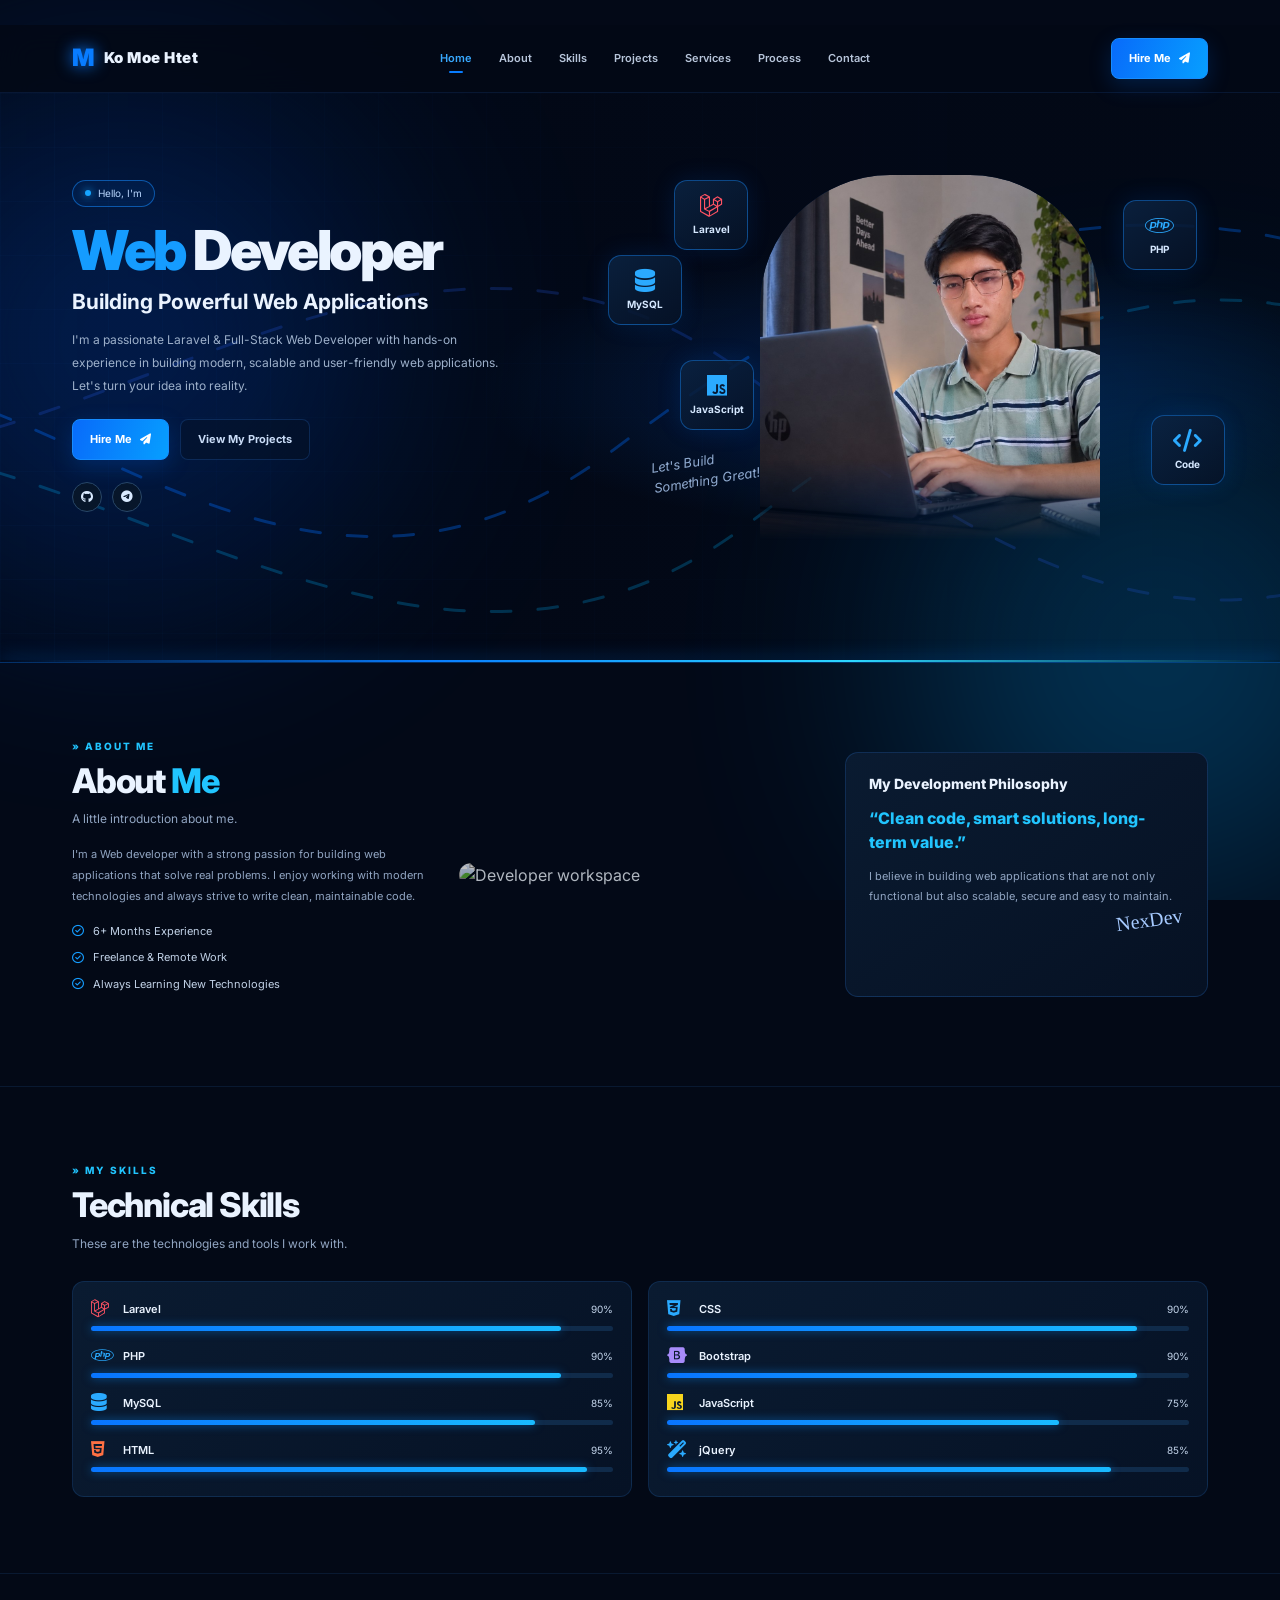
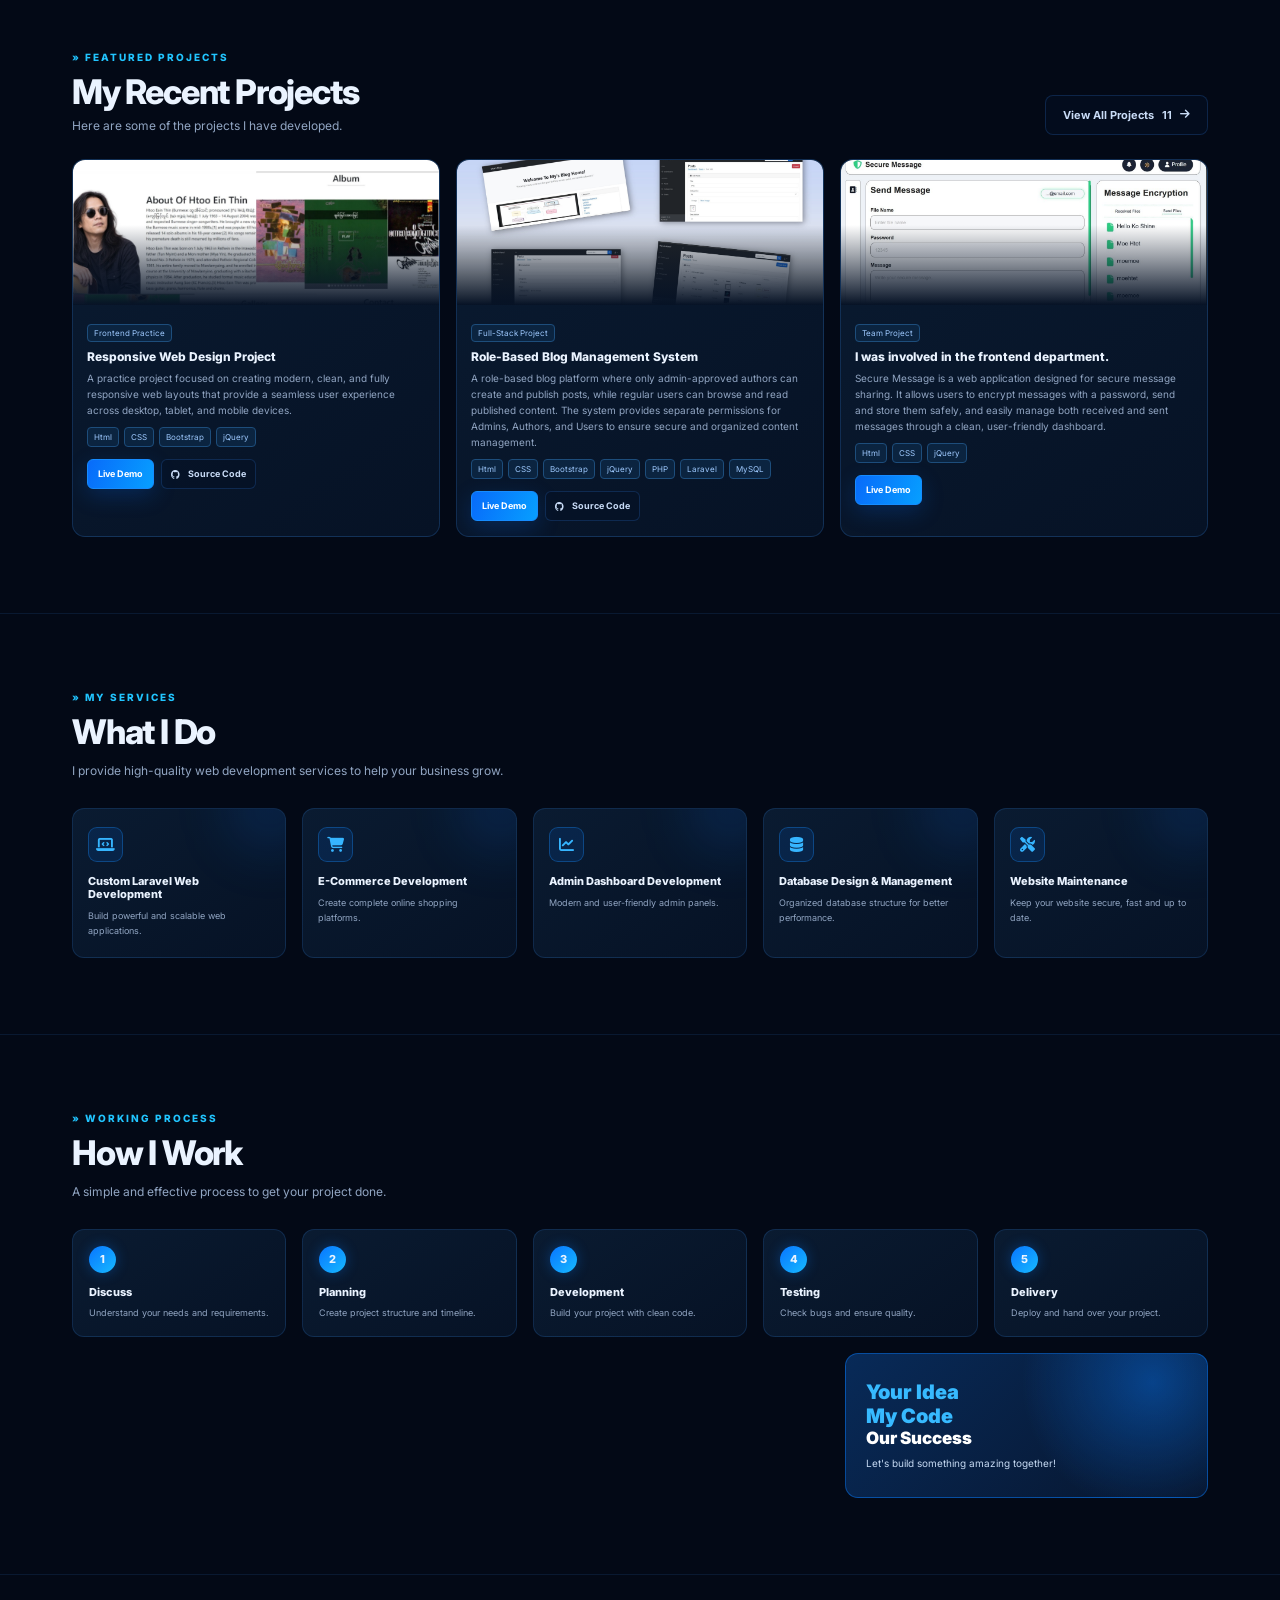
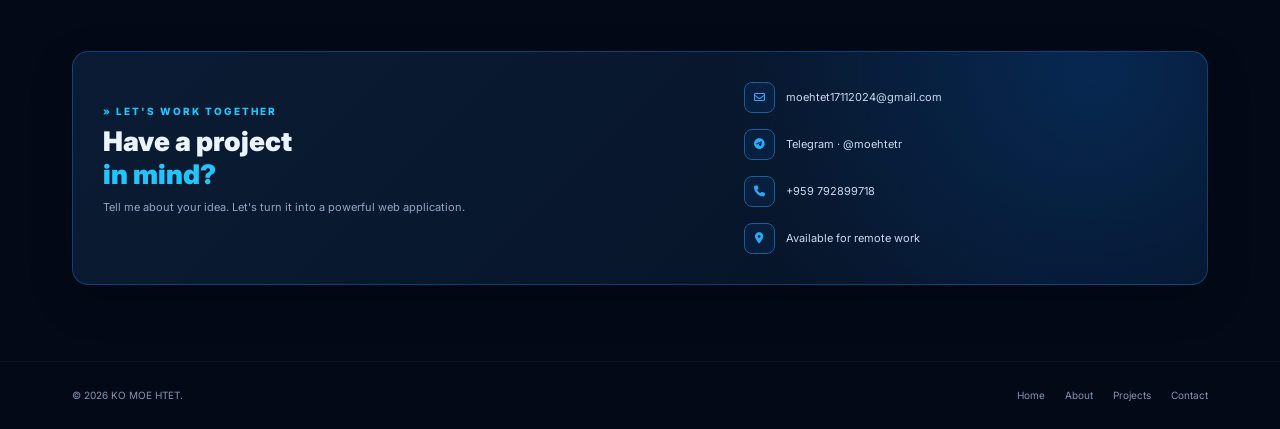
==== commit bda1dc8f: "Projects" ====
--- a/index.html
+++ b/index.html
@@ -20,32 +20,12 @@
     <link href="https://cdnjs.cloudflare.com/ajax/libs/font-awesome/6.5.2/css/all.min.css" rel="stylesheet">
 
     <!-- Custom CSS -->
-    <link href="css/style.css" rel="stylesheet">
+    <link href="css/style.css?v=2" rel="stylesheet">
 </head>
 <body>
     
     <!-- Mouse Glow Cursor -->
     <div class="cursor-glow"></div>
-
-    <!-- Animated Background -->
-    <div class="wave-background">
-        <div class="aurora aurora-one"></div>
-        <div class="aurora aurora-two"></div>
-
-        <svg class="wave-svg" viewBox="0 0 1440 600"
-            preserveAspectRatio="none">
-
-            <path class="wave wave-one"
-                d="M-100 300 C200 100 400 500 700 300 S1200 100 1540 300"/>
-
-            <path class="wave wave-two"
-                d="M-100 350 C200 150 500 550 800 350 S1200 150 1540 350"/>
-
-            <path class="wave wave-three"
-                d="M-100 250 C200 450 500 50 800 250 S1200 450 1540 250"/>
-
-        </svg>
-    </div>
 
     <!-- Navbar -->
     <nav class="navbar navbar-expand-lg navbar-dark fixed-top" id="mainNav">
@@ -254,49 +234,29 @@
                     <h2 class="section-title mb-1">My Recent Projects</h2>
                     <p class="section-sub mb-0">Here are some of the projects I have developed.</p>
                 </div>
-                <a class="btn-outline d-none d-sm-inline-flex" href="#contact">
-                    View All Projects <i class="fa-solid fa-arrow-right"></i>
+                <a class="btn-outline d-none d-sm-inline-flex" href="projects.html">
+                    View All Projects <span id="count_item">11</span><i class="fa-solid fa-arrow-right"></i>
                 </a>
             </div>
             <div class="row g-3">
-                <!-- <div class="col-md-6 col-lg-4 reveal">
-                    <article class="project-card">
-                        <div class="project-image">
-                            <img src="https://images.unsplash.com/photo-1556742049-0cfed4f6a45d?auto=format&fit=crop&w=800&q=80" alt="E-commerce dashboard">
-                        </div>
-                        <div class="project-content">
-                            <h3>E-Commerce Management System</h3>
-                            <p>Complete online shopping and product management platform.</p>
-                            <div class="tags">
-                                <span class="tag">Laravel</span>
-                                <span class="tag">MySQL</span>
-                                <span class="tag">Bootstrap</span>
-                                <span class="tag">jQuery</span>
-                            </div>
-                            <div class="project-actions">
-                                <a class="btn-main" href="#contact">Live Demo</a>
-                                <a class="btn-outline" href="#contact"><i class="fa-brands fa-github"></i> Source Code</a>
-                            </div>
-                        </div>
-                    </article>
-                </div>
                 <div class="col-md-6 col-lg-4 reveal">
                     <article class="project-card">
                         <div class="project-image">
-                            <img src="https://images.unsplash.com/photo-1546549032-9571cd6b27df?auto=format&fit=crop&w=800&q=80" alt="Food ordering website">
+                            <img src="images/my_pj1.jpg" alt="E-commerce dashboard">
                         </div>
                         <div class="project-content">
-                            <h3>Food Ordering Web Application</h3>
-                            <p>Online food ordering with menu, cart and order tracking.</p>
+                            <span class="tag">Frontend Practice</span>
+                            <h3 class="mt-2">Responsive Web Design Project</h3>
+                            <p>A practice project focused on creating modern, clean, and fully responsive web layouts that provide a seamless user experience across desktop, tablet, and mobile devices.</p>
                             <div class="tags">
-                                <span class="tag">Laravel</span>
-                                <span class="tag">MySQL</span>
+                                <span class="tag">Html</span>
+                                <span class="tag">CSS</span>
                                 <span class="tag">Bootstrap</span>
                                 <span class="tag">jQuery</span>
                             </div>
                             <div class="project-actions">
-                                <a class="btn-main" href="#contact">Live Demo</a>
-                                <a class="btn-outline" href="#contact"><i class="fa-brands fa-github"></i> Source Code</a>
+                                <a class="btn-main" href="https://htooeinthinpj.gt.tc/?i=1" target="_blank">Live Demo</a>
+                                <a class="btn-outline" href="https://github.com/MoeHtet9/learning-projects/tree/main/task-2" target="_blank"><i class="fa-brands fa-github"></i> Source Code</a>
                             </div>
                         </div>
                     </article>
@@ -304,19 +264,24 @@
                 <div class="col-md-6 col-lg-4 reveal">
                     <article class="project-card">
                         <div class="project-image">
-                            <img src="https://images.unsplash.com/photo-1509062522246-3755977927d7?auto=format&fit=crop&w=800&q=80" alt="School management">
+                            <img src="images/my_pj2.jpg" alt="E-commerce dashboard">
                         </div>
                         <div class="project-content">
-                            <h3>School Management System</h3>
-                            <p>Manage students, teachers, classes and school records.</p>
+                            <span class="tag">Full-Stack Project</span>
+                            <h3 class="mt-2">Role-Based Blog Management System</h3>
+                            <p>A role-based blog platform where only admin-approved authors can create and publish posts, while regular users can browse and read published content. The system provides separate permissions for Admins, Authors, and Users to ensure secure and organized content management.</p>
                             <div class="tags">
+                                <span class="tag">Html</span>
+                                <span class="tag">CSS</span>
+                                <span class="tag">Bootstrap</span>
+                                <span class="tag">jQuery</span>
+                                <span class="tag">PHP</span>
                                 <span class="tag">Laravel</span>
                                 <span class="tag">MySQL</span>
-                                <span class="tag">Bootstrap</span>
                             </div>
                             <div class="project-actions">
-                                <a class="btn-main" href="#contact">Live Demo</a>
-                                <a class="btn-outline" href="#contact"><i class="fa-brands fa-github"></i> Source Code</a>
+                                <a class="btn-main" href="https://komoehtetblog.gt.tc/index.php" target="_blank">Live Demo</a>
+                                <a class="btn-outline" href="https://github.com/MoeHtet9/ko_moe_htet_blog.git" target="_blank"><i class="fa-brands fa-github"></i> Source Code</a>
                             </div>
                         </div>
                     </article>
@@ -324,63 +289,23 @@
                 <div class="col-md-6 col-lg-4 reveal">
                     <article class="project-card">
                         <div class="project-image">
-                            <img src="https://images.unsplash.com/photo-1551288049-bebda4e38f71?auto=format&fit=crop&w=800&q=80" alt="Inventory dashboard">
+                            <img src="images/team_pj1.jpg" alt="E-commerce dashboard">
                         </div>
                         <div class="project-content">
-                            <h3>Inventory Management System</h3>
-                            <p>Track stock, suppliers, purchases and sales in one place.</p>
+                            <span class="tag">Team Project</span>
+                            <h3 class="mt-2">I was involved in the frontend department.</h3>
+                            <p>Secure Message is a web application designed for secure message sharing. It allows users to encrypt messages with a password, send and store them safely, and easily manage both received and sent messages through a clean, user-friendly dashboard.</p>
                             <div class="tags">
-                                <span class="tag">Laravel</span>
-                                <span class="tag">MySQL</span>
-                                <span class="tag">Bootstrap</span>
+                                <span class="tag">Html</span>
+                                <span class="tag">CSS</span>
+                                <span class="tag">jQuery</span>
                             </div>
                             <div class="project-actions">
-                                <a class="btn-main" href="#contact">Live Demo</a>
-                                <a class="btn-outline" href="#contact"><i class="fa-brands fa-github"></i> Source Code</a>
+                                <a class="btn-main" href="https://encrypted-text-sharing-platform-production.up.railway.app" target="_blank">Live Demo</a>
                             </div>
                         </div>
                     </article>
                 </div>
-                <div class="col-md-6 col-lg-4 reveal">
-                    <article class="project-card">
-                        <div class="project-image">
-                            <img src="https://images.unsplash.com/photo-1460925895917-afdab827c52f?auto=format&fit=crop&w=800&q=80" alt="Investment dashboard">
-                        </div>
-                        <div class="project-content">
-                            <h3>Investment Management System</h3>
-                            <p>Investment tracking, portfolio summaries and reports.</p>
-                            <div class="tags">
-                                <span class="tag">Laravel</span>
-                                <span class="tag">MySQL</span>
-                                <span class="tag">Chart UI</span>
-                            </div>
-                            <div class="project-actions">
-                                <a class="btn-main" href="#contact">Live Demo</a>
-                                <a class="btn-outline" href="#contact"><i class="fa-brands fa-github"></i> Source Code</a>
-                            </div>
-                        </div>
-                    </article>
-                </div>
-                <div class="col-md-6 col-lg-4 reveal">
-                    <article class="project-card">
-                        <div class="project-image">
-                            <img src="https://images.unsplash.com/photo-1558655146-d09347e92766?auto=format&fit=crop&w=800&q=80" alt="Custom web application">
-                        </div>
-                        <div class="project-content">
-                            <h3>Custom Web Application</h3>
-                            <p>A tailored business workflow and data management app.</p>
-                            <div class="tags">
-                                <span class="tag">Laravel</span>
-                                <span class="tag">PHP</span>
-                                <span class="tag">jQuery</span>
-                            </div>
-                            <div class="project-actions">
-                                <a class="btn-main" href="#contact">Live Demo</a>
-                                <a class="btn-outline" href="#contact"><i class="fa-brands fa-github"></i> Source Code</a>
-                            </div>
-                        </div>
-                    </article>
-                </div> -->
             </div>
         </div>
     </section>
@@ -495,46 +420,30 @@
         <div class="container">
             <div class="contact-card reveal">
                 <div class="row g-4 align-items-center">
-                    <div class="col-lg-5">
+                    <div class="col-lg-7">
                         <div class="section-kicker">&raquo; Let's Work Together</div>
                         <h2>Have a project<br><span class="text-blue">in mind?</span></h2>
                         <p>Tell me about your idea. Let's turn it into a powerful web application.</p>
-                        <div class="contact-item">
-                            <i class="fa-regular fa-envelope"></i>
-                            <span>moehtet17112024@gmail.com</span>
-                        </div>
-                        <div class="contact-item">
-                            <i class="fa-brands fa-telegram"></i>
-                            <span>Telegram &middot; @moehtetr</span>
-                        </div>
-                        <div class="contact-item">
-                            <i class="fa-solid fa-location-dot"></i>
-                            <span>Available for remote work</span>
-                        </div>
-                    </div>
-                    <div class="col-lg-7">
-                        <form id="contactForm">
-                            <div class="row g-3">
-                                <div class="col-md-6">
-                                    <input type="text" class="form-control" placeholder="Your Name" required>
-                                </div>
-                                <div class="col-md-6">
-                                    <input type="email" class="form-control" placeholder="Your Email" required>
-                                </div>
-                                <div class="col-12">
-                                    <input type="text" class="form-control" placeholder="Project Subject" required>
-                                </div>
-                                <div class="col-12">
-                                    <textarea class="form-control" rows="4" placeholder="Tell me about your project..." required></textarea>
-                                </div>
-                                <div class="col-12">
-                                    <button type="submit" class="btn-main">
-                                        Send Message <i class="fa-solid fa-paper-plane"></i>
-                                    </button>
-                                    <small id="formMessage" class="d-block mt-2" style="color: #49c5ff; font-size: 10px;"></small>
-                                </div>
-                            </div>
-                        </form>
+                    </div>
+                    <div class="col-lg-5">
+                        <div class="row g-3">
+                            <div class="contact-item">
+                                <i class="fa-regular fa-envelope"></i>
+                                <span>moehtet17112024@gmail.com</span>
+                            </div>
+                            <div class="contact-item">
+                                <i class="fa-brands fa-telegram"></i>
+                                <span>Telegram &middot; @moehtetr</span>
+                            </div>
+                            <div class="contact-item">
+                                <i class="fa-solid fa-phone"></i>
+                                <span>+959 792899718</span>
+                            </div>
+                            <div class="contact-item">
+                                <i class="fa-solid fa-location-dot"></i>
+                                <span>Available for remote work</span>
+                            </div>
+                        </div>
                     </div>
                 </div>
             </div>
@@ -559,9 +468,29 @@
         <i class="fa-solid fa-arrow-up"></i>
     </a>
 
+    <!-- Animated Background -->
+    <div class="wave-background">
+        <div class="aurora aurora-one"></div>
+        <div class="aurora aurora-two"></div>
+
+        <svg class="wave-svg" viewBox="0 0 1440 600"
+            preserveAspectRatio="none">
+
+            <path class="wave wave-one"
+                d="M-100 300 C200 100 400 500 700 300 S1200 100 1540 300"/>
+
+            <path class="wave wave-two"
+                d="M-100 350 C200 150 500 550 800 350 S1200 150 1540 350"/>
+
+            <path class="wave wave-three"
+                d="M-100 250 C200 450 500 50 800 250 S1200 450 1540 250"/>
+
+        </svg>
+    </div>
+
     <!-- JavaScript Libraries -->
     <script src="https://code.jquery.com/jquery-3.7.1.min.js"></script>
     <script src="https://cdn.jsdelivr.net/npm/bootstrap@5.3.3/dist/js/bootstrap.bundle.min.js"></script>
-    <script src="js/app.js"></script>
+    <script src="js/app.js?v=2"></script>
 </body>
 </html>
--- a/css/style.css
+++ b/css/style.css
@@ -148,9 +148,9 @@
   transform:translateY(-3px)
 }
 /* Hero */
-    .hero {
+.hero {
   min-height:570px;
-  padding:125px 0 64px;
+  padding:0px 0 64px;
   display:flex;
   align-items:center;
   position:relative;
@@ -754,10 +754,10 @@
 }
 @media(max-width:991px) {
   .hero {
-    padding-top:115px;
     min-height:540px
   }
   .hero-visual {
+    padding-top: 50px;
     height:340px
   }
   .portrait {
@@ -792,12 +792,12 @@
     display:none
   }
 }
-@media(max-width:767px) {
+@media(max-width:768px) {
   .section {
     padding:58px 0
   }
   .hero {
-    padding:112px 0 38px;
+    padding:40px 0 38px;
     min-height:0
   }
   .hero .row {
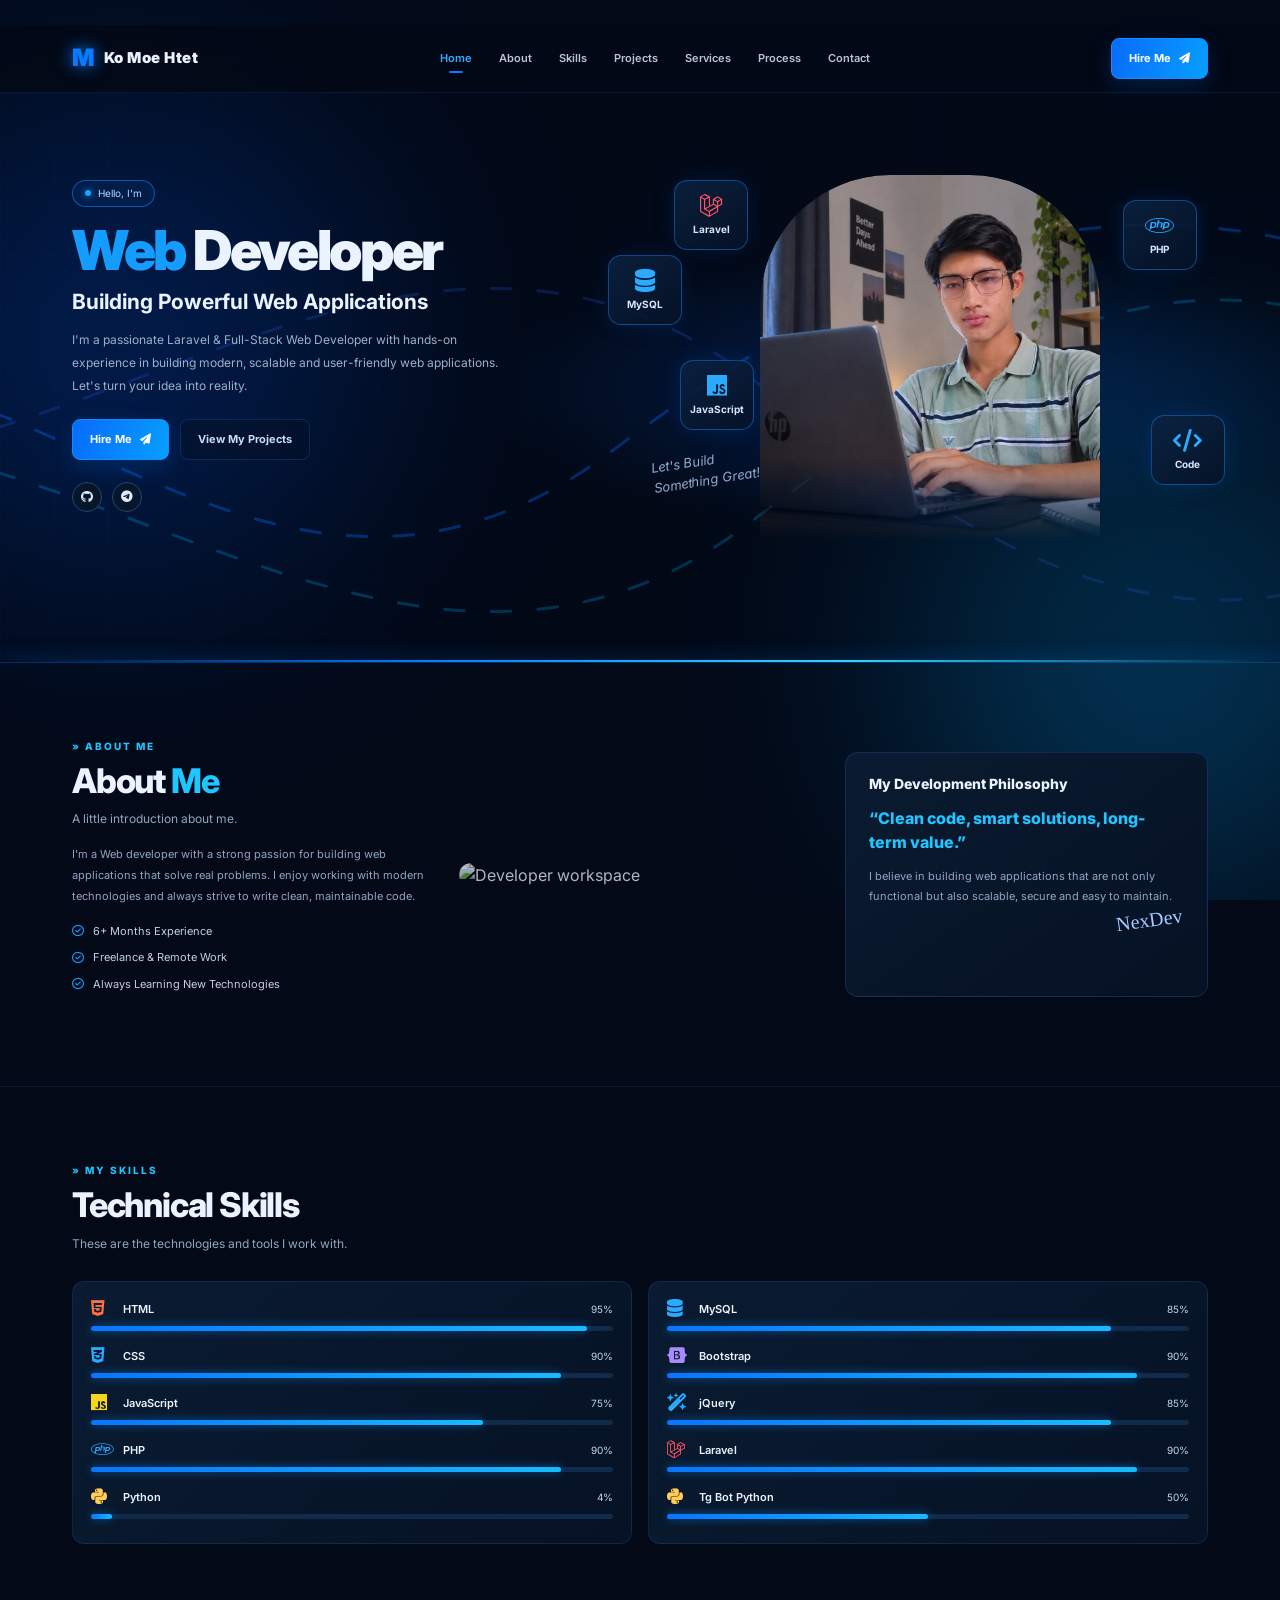
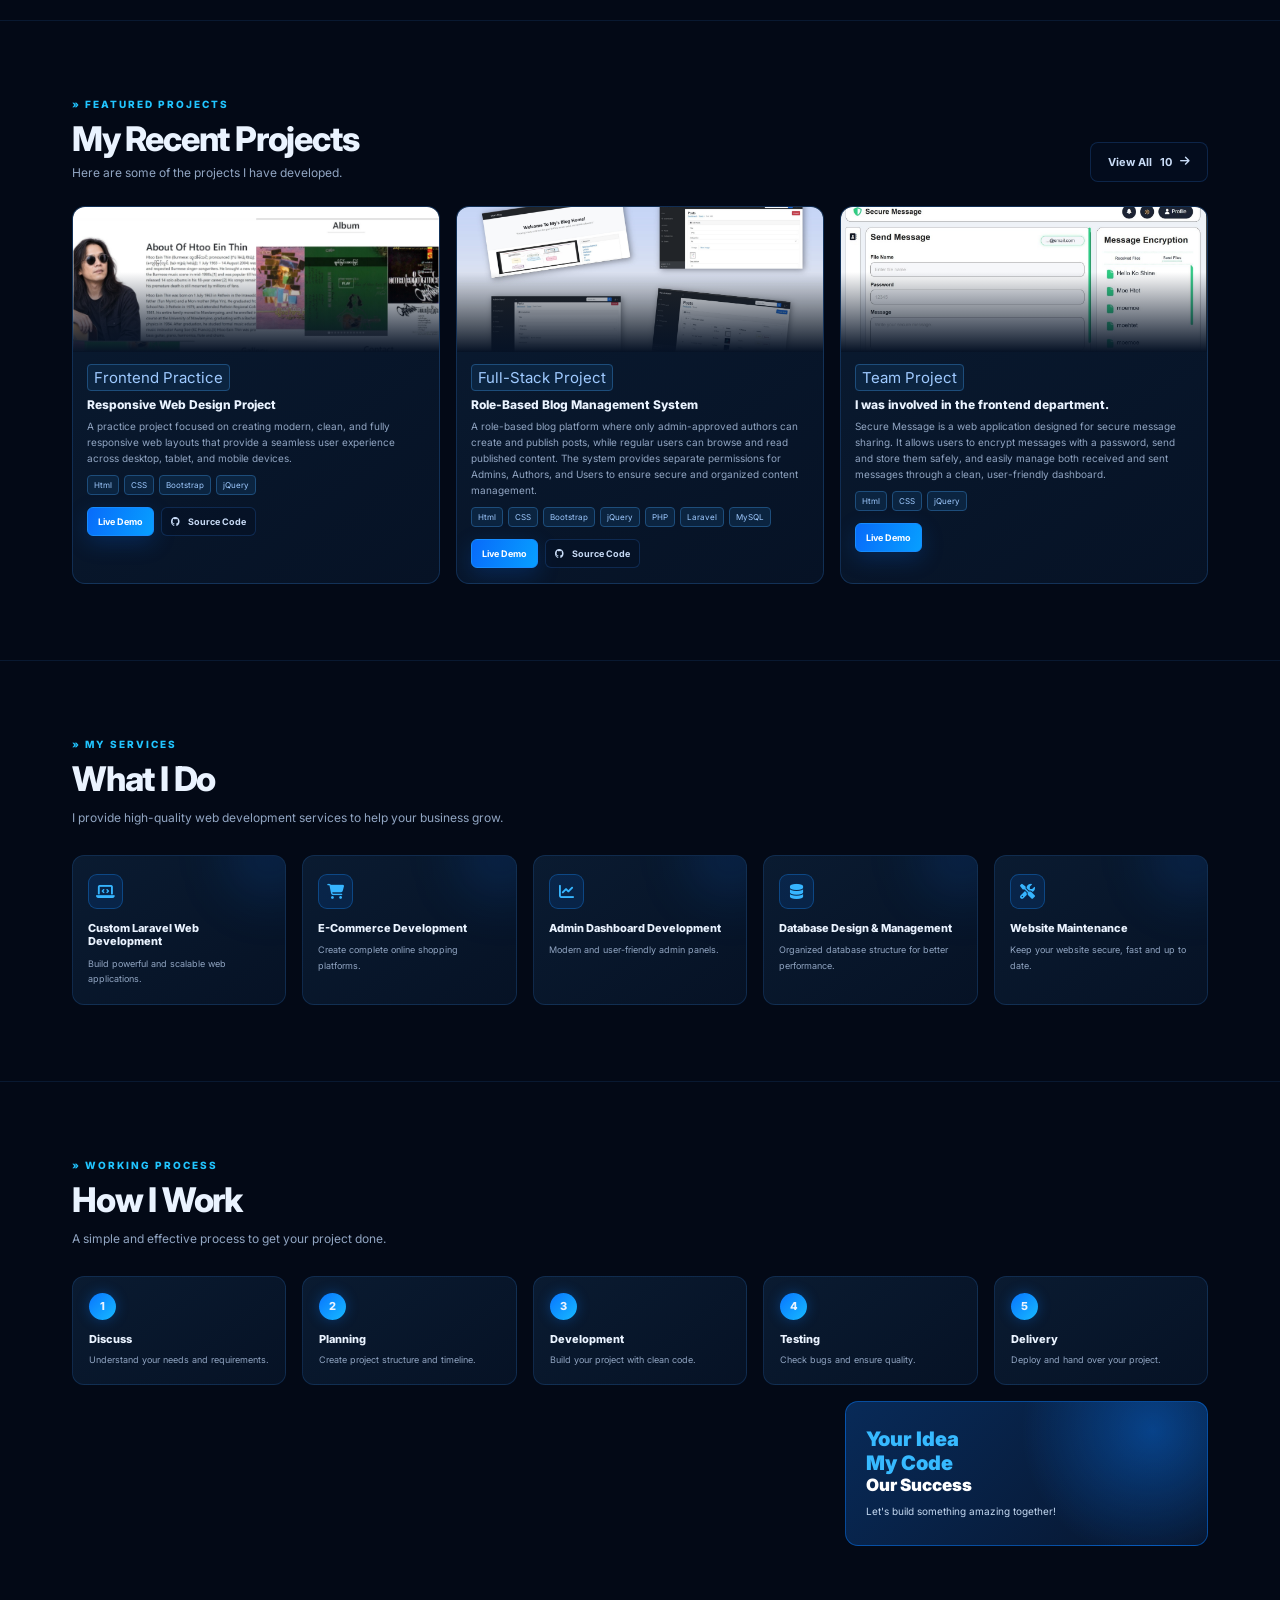
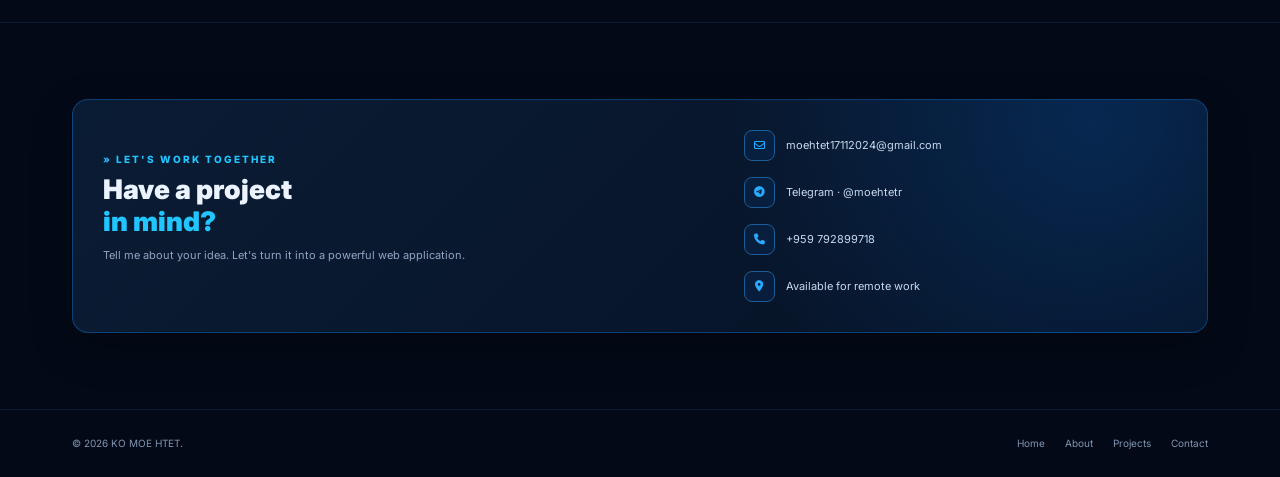
==== commit 7f1f3562: "All Projects" ====
--- a/index.html
+++ b/index.html
@@ -153,6 +153,74 @@
                     <div class="skill-box">
                         <div class="skill">
                             <div class="skill-head">
+                                <i class="fa-brands fa-html5" style="color:#ff7043"></i>
+                                <strong>HTML</strong>
+                                <span>95%</span>
+                            </div>
+                            <div class="progress"><div class="progress-bar" data-width="95%"></div></div>
+                        </div>
+                        <div class="skill">
+                            <div class="skill-head">
+                                <i class="fa-brands fa-css3-alt"></i>
+                                <strong>CSS</strong>
+                                <span>90%</span>
+                            </div>
+                            <div class="progress"><div class="progress-bar" data-width="90%"></div></div>
+                        </div>
+                        <div class="skill">
+                            <div class="skill-head">
+                                <i class="fa-brands fa-js" style="color:#f7d51d"></i>
+                                <strong>JavaScript</strong>
+                                <span>75%</span>
+                            </div>
+                            <div class="progress"><div class="progress-bar" data-width="75%"></div></div>
+                        </div>
+                        <div class="skill">
+                            <div class="skill-head">
+                                <i class="fa-brands fa-php"></i>
+                                <strong>PHP</strong>
+                                <span>90%</span>
+                            </div>
+                            <div class="progress"><div class="progress-bar" data-width="90%"></div></div>
+                        </div>
+                        <div class="skill">
+                            <div class="skill-head">
+                                <i class="fa-brands fa-python" style="color:#ffce53"></i>
+                                <strong>Python</strong>
+                                <span>4%</span>
+                            </div>
+                            <div class="progress"><div class="progress-bar" data-width="4%"></div></div>
+                        </div>
+                    </div>
+                </div>
+                <div class="col-md-6 reveal">
+                    <div class="skill-box">
+                        <div class="skill">
+                            <div class="skill-head">
+                                <i class="fa-solid fa-database"></i>
+                                <strong>MySQL</strong>
+                                <span>85%</span>
+                            </div>
+                            <div class="progress"><div class="progress-bar" data-width="85%"></div></div>
+                        </div>
+                        <div class="skill">
+                            <div class="skill-head">
+                                <i class="fa-brands fa-bootstrap" style="color:#a78bfa"></i>
+                                <strong>Bootstrap</strong>
+                                <span>90%</span>
+                            </div>
+                            <div class="progress"><div class="progress-bar" data-width="90%"></div></div>
+                        </div>
+                        <div class="skill">
+                            <div class="skill-head">
+                                <i class="fa-solid fa-wand-magic-sparkles"></i>
+                                <strong>jQuery</strong>
+                                <span>85%</span>
+                            </div>
+                            <div class="progress"><div class="progress-bar" data-width="85%"></div></div>
+                        </div>
+                        <div class="skill">
+                            <div class="skill-head">
                                 <i class="fa-brands fa-laravel" style="color:#ff5364"></i>
                                 <strong>Laravel</strong>
                                 <span>90%</span>
@@ -161,63 +229,11 @@
                         </div>
                         <div class="skill">
                             <div class="skill-head">
-                                <i class="fa-brands fa-php"></i>
-                                <strong>PHP</strong>
-                                <span>90%</span>
-                            </div>
-                            <div class="progress"><div class="progress-bar" data-width="90%"></div></div>
-                        </div>
-                        <div class="skill">
-                            <div class="skill-head">
-                                <i class="fa-solid fa-database"></i>
-                                <strong>MySQL</strong>
-                                <span>85%</span>
-                            </div>
-                            <div class="progress"><div class="progress-bar" data-width="85%"></div></div>
-                        </div>
-                        <div class="skill">
-                            <div class="skill-head">
-                                <i class="fa-brands fa-html5" style="color:#ff7043"></i>
-                                <strong>HTML</strong>
-                                <span>95%</span>
-                            </div>
-                            <div class="progress"><div class="progress-bar" data-width="95%"></div></div>
-                        </div>
-                    </div>
-                </div>
-                <div class="col-md-6 reveal">
-                    <div class="skill-box">
-                        <div class="skill">
-                            <div class="skill-head">
-                                <i class="fa-brands fa-css3-alt"></i>
-                                <strong>CSS</strong>
-                                <span>90%</span>
-                            </div>
-                            <div class="progress"><div class="progress-bar" data-width="90%"></div></div>
-                        </div>
-                        <div class="skill">
-                            <div class="skill-head">
-                                <i class="fa-brands fa-bootstrap" style="color:#a78bfa"></i>
-                                <strong>Bootstrap</strong>
-                                <span>90%</span>
-                            </div>
-                            <div class="progress"><div class="progress-bar" data-width="90%"></div></div>
-                        </div>
-                        <div class="skill">
-                            <div class="skill-head">
-                                <i class="fa-brands fa-js" style="color:#f7d51d"></i>
-                                <strong>JavaScript</strong>
-                                <span>75%</span>
-                            </div>
-                            <div class="progress"><div class="progress-bar" data-width="75%"></div></div>
-                        </div>
-                        <div class="skill">
-                            <div class="skill-head">
-                                <i class="fa-solid fa-wand-magic-sparkles"></i>
-                                <strong>jQuery</strong>
-                                <span>85%</span>
-                            </div>
-                            <div class="progress"><div class="progress-bar" data-width="85%"></div></div>
+                                <i class="fa-brands fa-python" style="color:#ffce53"></i>
+                                <strong>Tg Bot Python</strong>
+                                <span>50%</span>
+                            </div>
+                            <div class="progress"><div class="progress-bar" data-width="50%"></div></div>
                         </div>
                     </div>
                 </div>
@@ -234,8 +250,8 @@
                     <h2 class="section-title mb-1">My Recent Projects</h2>
                     <p class="section-sub mb-0">Here are some of the projects I have developed.</p>
                 </div>
-                <a class="btn-outline d-none d-sm-inline-flex" href="projects.html">
-                    View All Projects <span id="count_item">11</span><i class="fa-solid fa-arrow-right"></i>
+                <a class="btn-outline" href="projects.html">
+                    View All <span id="count_item">10</span><i class="fa-solid fa-arrow-right"></i>
                 </a>
             </div>
             <div class="row g-3">
@@ -245,7 +261,7 @@
                             <img src="images/my_pj1.jpg" alt="E-commerce dashboard">
                         </div>
                         <div class="project-content">
-                            <span class="tag">Frontend Practice</span>
+                            <span class="tag" style="font-size: 15px;">Frontend Practice</span>
                             <h3 class="mt-2">Responsive Web Design Project</h3>
                             <p>A practice project focused on creating modern, clean, and fully responsive web layouts that provide a seamless user experience across desktop, tablet, and mobile devices.</p>
                             <div class="tags">
@@ -267,7 +283,7 @@
                             <img src="images/my_pj2.jpg" alt="E-commerce dashboard">
                         </div>
                         <div class="project-content">
-                            <span class="tag">Full-Stack Project</span>
+                            <span class="tag" style="font-size: 15px;">Full-Stack Project</span>
                             <h3 class="mt-2">Role-Based Blog Management System</h3>
                             <p>A role-based blog platform where only admin-approved authors can create and publish posts, while regular users can browse and read published content. The system provides separate permissions for Admins, Authors, and Users to ensure secure and organized content management.</p>
                             <div class="tags">
@@ -292,7 +308,7 @@
                             <img src="images/team_pj1.jpg" alt="E-commerce dashboard">
                         </div>
                         <div class="project-content">
-                            <span class="tag">Team Project</span>
+                            <span class="tag" style="font-size: 15px;">Team Project</span>
                             <h3 class="mt-2">I was involved in the frontend department.</h3>
                             <p>Secure Message is a web application designed for secure message sharing. It allows users to encrypt messages with a password, send and store them safely, and easily manage both received and sent messages through a clean, user-friendly dashboard.</p>
                             <div class="tags">
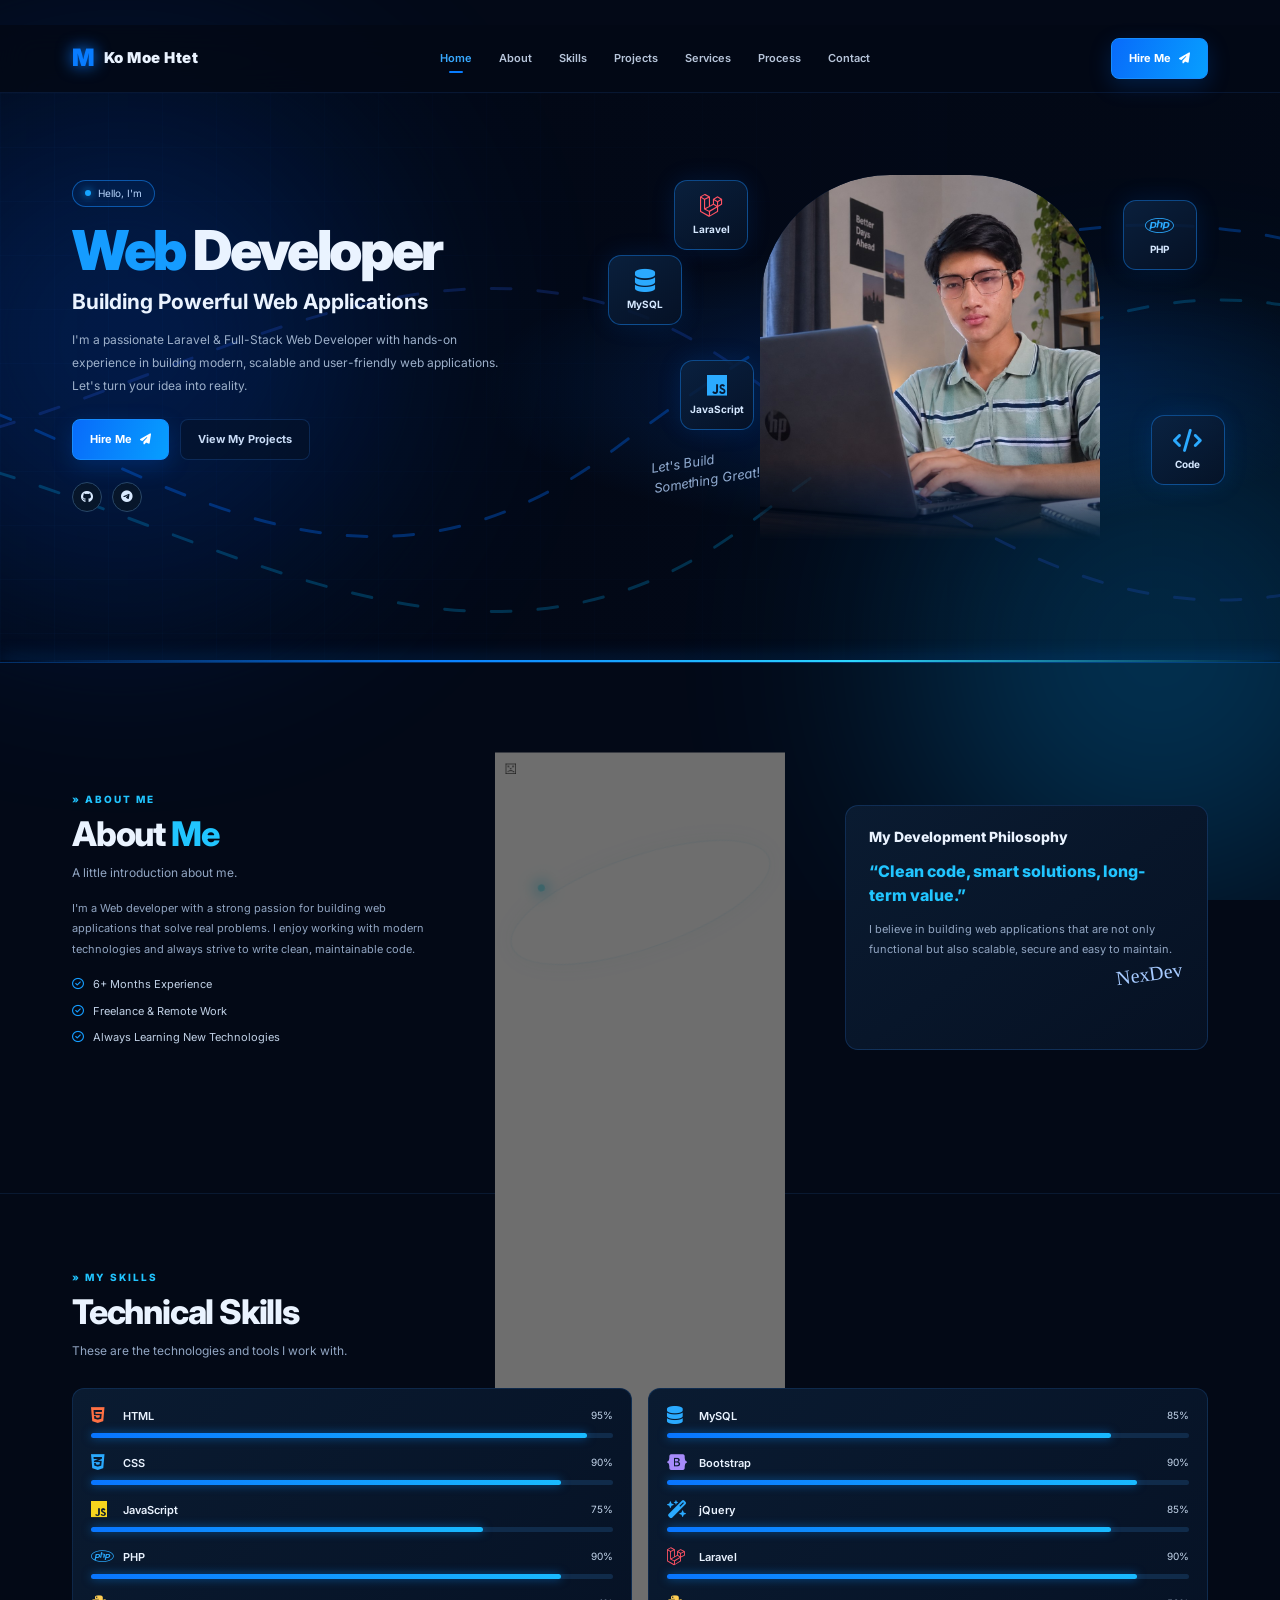
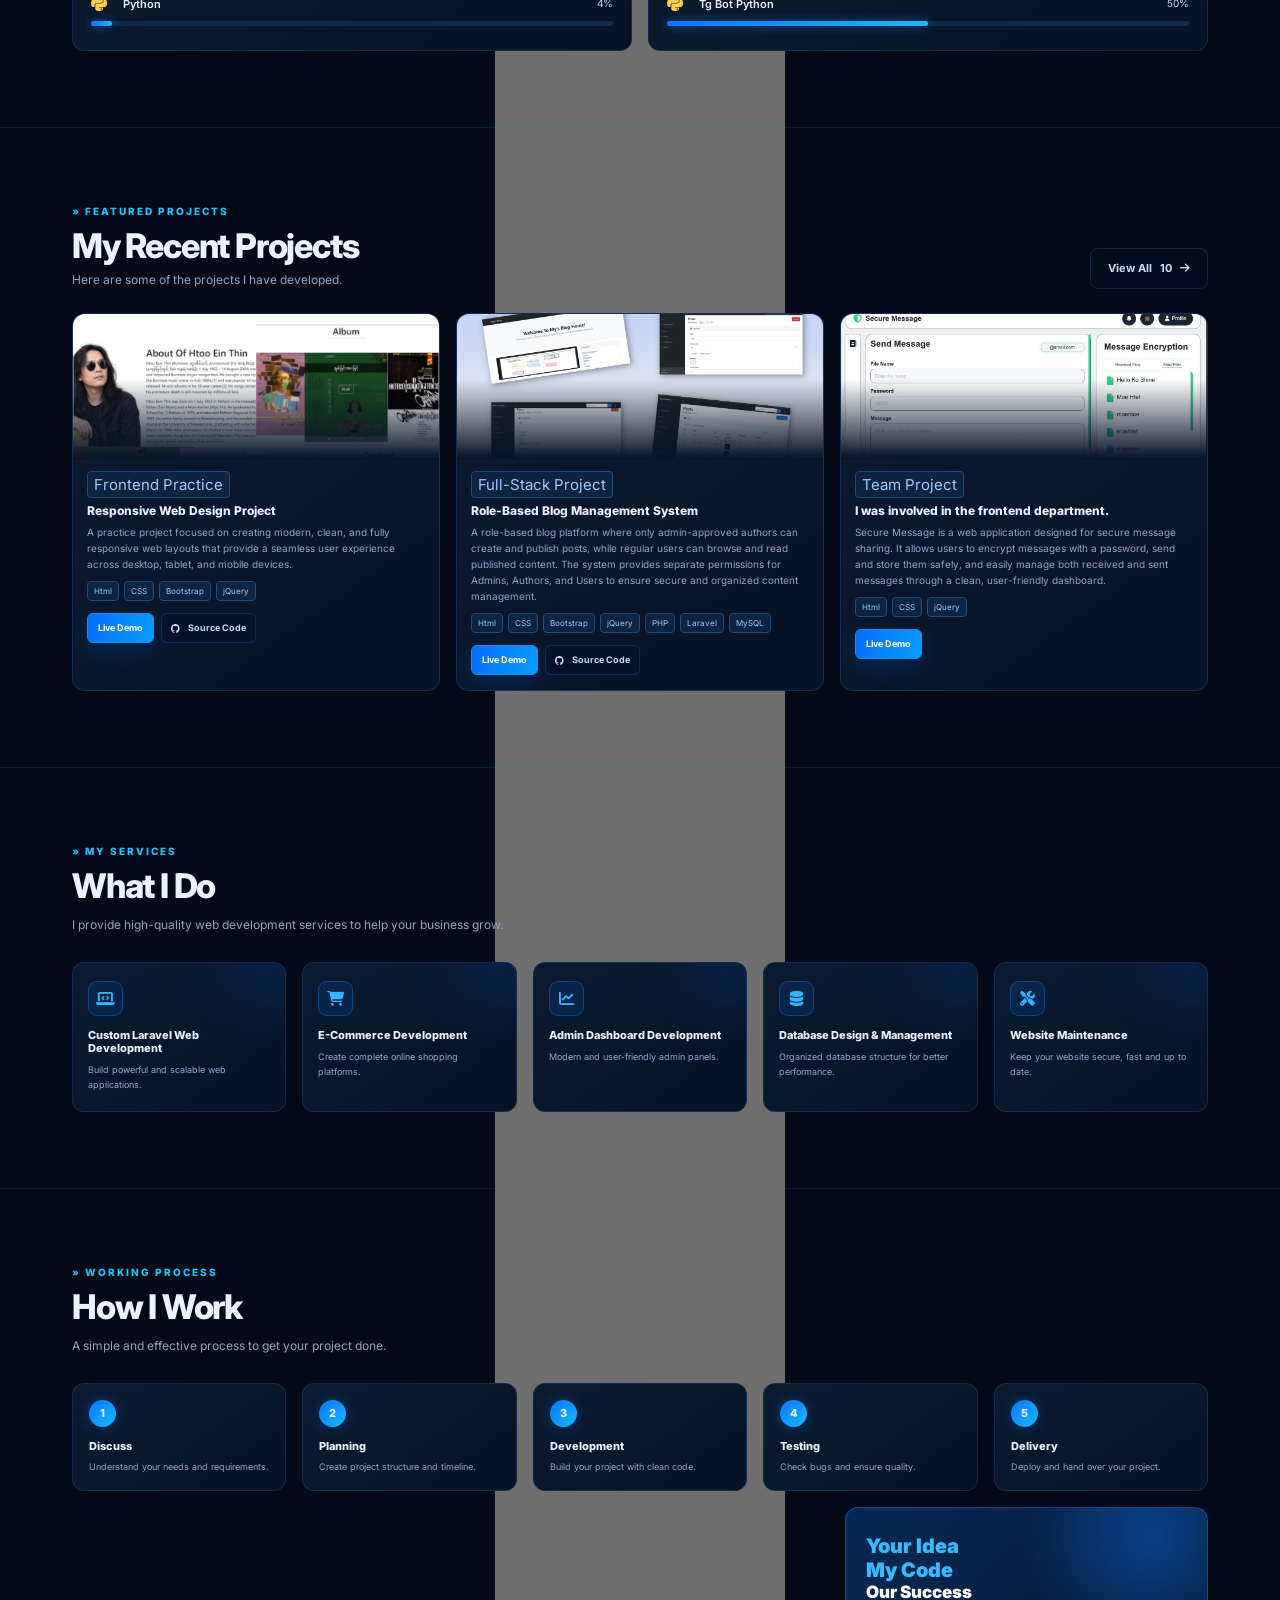
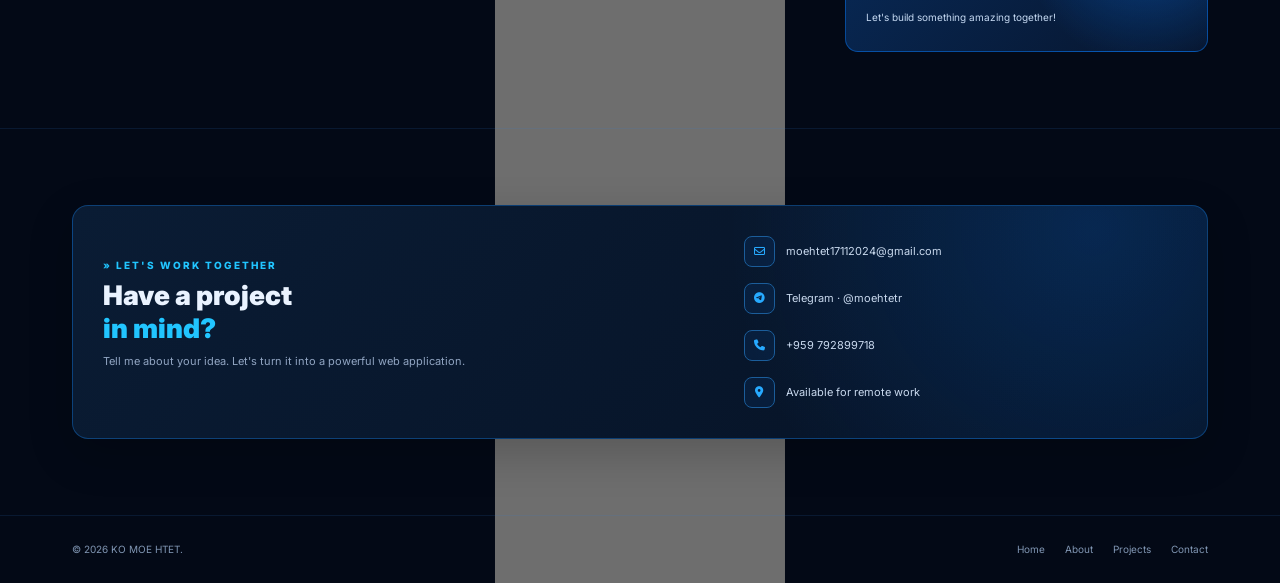
==== commit 5680bb73: "Digital World" ====
--- a/index.html
+++ b/index.html
@@ -126,7 +126,15 @@
                     </ul>
                 </div>
                 <div class="col-lg-4 reveal">
-                    <img src="https://images.unsplash.com/photo-1498050108023-c5249f4df085?auto=format&fit=crop&w=900&q=85" class="about-photo" alt="Developer workspace">
+                    <main>
+                        <div class="globe-wrap" id="globeWrap">
+                            <div class="orbit"></div>
+                            <canvas id="earth" aria-label="Interactive digital Earth globe"></canvas>
+                        </div>
+                        <div class="controls">
+                            <button id="power" type="button" aria-pressed="false">◉ &nbsp; TURN LIGHTS ON</button>
+                        </div>
+                    </main>
                 </div>
                 <div class="col-lg-4 reveal">
                     <div class="about-panel">
--- a/css/style.css
+++ b/css/style.css
@@ -1083,4 +1083,149 @@
     .cursor-glow {
         display: none;
     }
-}+}
+
+  /* Digital Globe */
+    main {
+      flex: 1;
+      display: flex;
+      flex-direction: column;
+      align-items: center;
+      justify-content: center;
+      padding: 14px 16px 22px;
+      min-height: 0;
+    }
+
+    .globe-wrap {
+      width: min(78vw, 290px);
+      height: min(65vh, 290px);
+      min-height: 300px;
+      position: relative;
+      display: grid;
+      place-items: center;
+     touch-action: pan-y;
+      transition: filter 1s ease;
+    }
+
+    #earth {
+      width: 100%;
+      height: 100%;
+      display: block;
+      overflow: visible;
+      cursor: grab;
+    }
+
+    #earth:active {
+      cursor: grabbing;
+    }
+
+    .orbit {
+      position: absolute;
+      width: 94%;
+      height: 31%;
+      border: 1px solid #55cfff25;
+      border-radius: 50%;
+      transform: rotate(-19deg);
+      pointer-events: none;
+      box-shadow: 0 0 25px #1e9fff0c;
+    }
+
+    .orbit:after {
+      content: "";
+      position: absolute;
+      left: 16%;
+      top: -4px;
+      width: 7px;
+      height: 7px;
+      background: #74efff;
+      border-radius: 50%;
+      box-shadow: 0 0 14px 4px #2bdfff99;
+    }
+
+    .globe-hud {
+      position: absolute;
+      inset: auto 0 4%;
+      display: flex;
+      justify-content: space-between;
+      pointer-events: none;
+      color: #5e89a8;
+      font: 9px ui-monospace, monospace;
+      letter-spacing: 1px;
+    }
+
+    .controls {
+      display: flex;
+      align-items: center;
+      justify-content: center;
+      gap: 14px;
+      flex-wrap: wrap;
+      margin-top: -2px;
+    }
+
+    #power {
+      min-width: 176px;
+      border: 1px solid #52e6ff88;
+      border-radius: 999px;
+      padding: 13px 23px;
+      color: #dffbff;
+      background: linear-gradient(120deg, #0d3852, #071a30);
+      font-size: 11px;
+      font-weight: 800;
+      letter-spacing: 2px;
+      cursor: pointer;
+      box-shadow: 0 0 20px #1dbbe833, inset 0 0 18px #1dbbe811;
+      transition: .25s;
+    }
+
+    #power:hover {
+      transform: translateY(-2px);
+      box-shadow: 0 0 30px #1dbbe866, inset 0 0 20px #1dbbe822;
+    }
+
+    #power[aria-pressed="true"] {
+      border-color: #8fffe0;
+      background: linear-gradient(120deg, #075344, #092b3b);
+      box-shadow: 0 0 26px #22e6b455;
+    }
+
+    .helper {
+      font-size: 10px;
+      color: #6f8da9;
+      letter-spacing: 1px;
+      text-align: center;
+      margin-top: 15px;
+    }
+
+    body:not(.lights-on) .globe-wrap {
+      filter: brightness(.43) saturate(.75);
+    }
+
+    body.lights-on .globe-wrap {
+      filter: brightness(1.12) saturate(1.22);
+    }
+
+    @media (max-width: 600px) {
+      .topbar {
+        padding: 15px 16px;
+      }
+      .status {
+        font-size: 8px;
+        letter-spacing: 1px;
+      }
+      .globe-wrap {
+        width: min(100vw, 500px);
+        height: min(58vh, 500px);
+        min-height: 290px;
+      }
+      .footer {
+        gap: 12px;
+        font-size: 8px;
+      }
+    }
+
+    @media (prefers-reduced-motion: reduce) {
+      *, *:before, *:after {
+        animation: none !important;
+        transition: none !important;
+      }
+    }
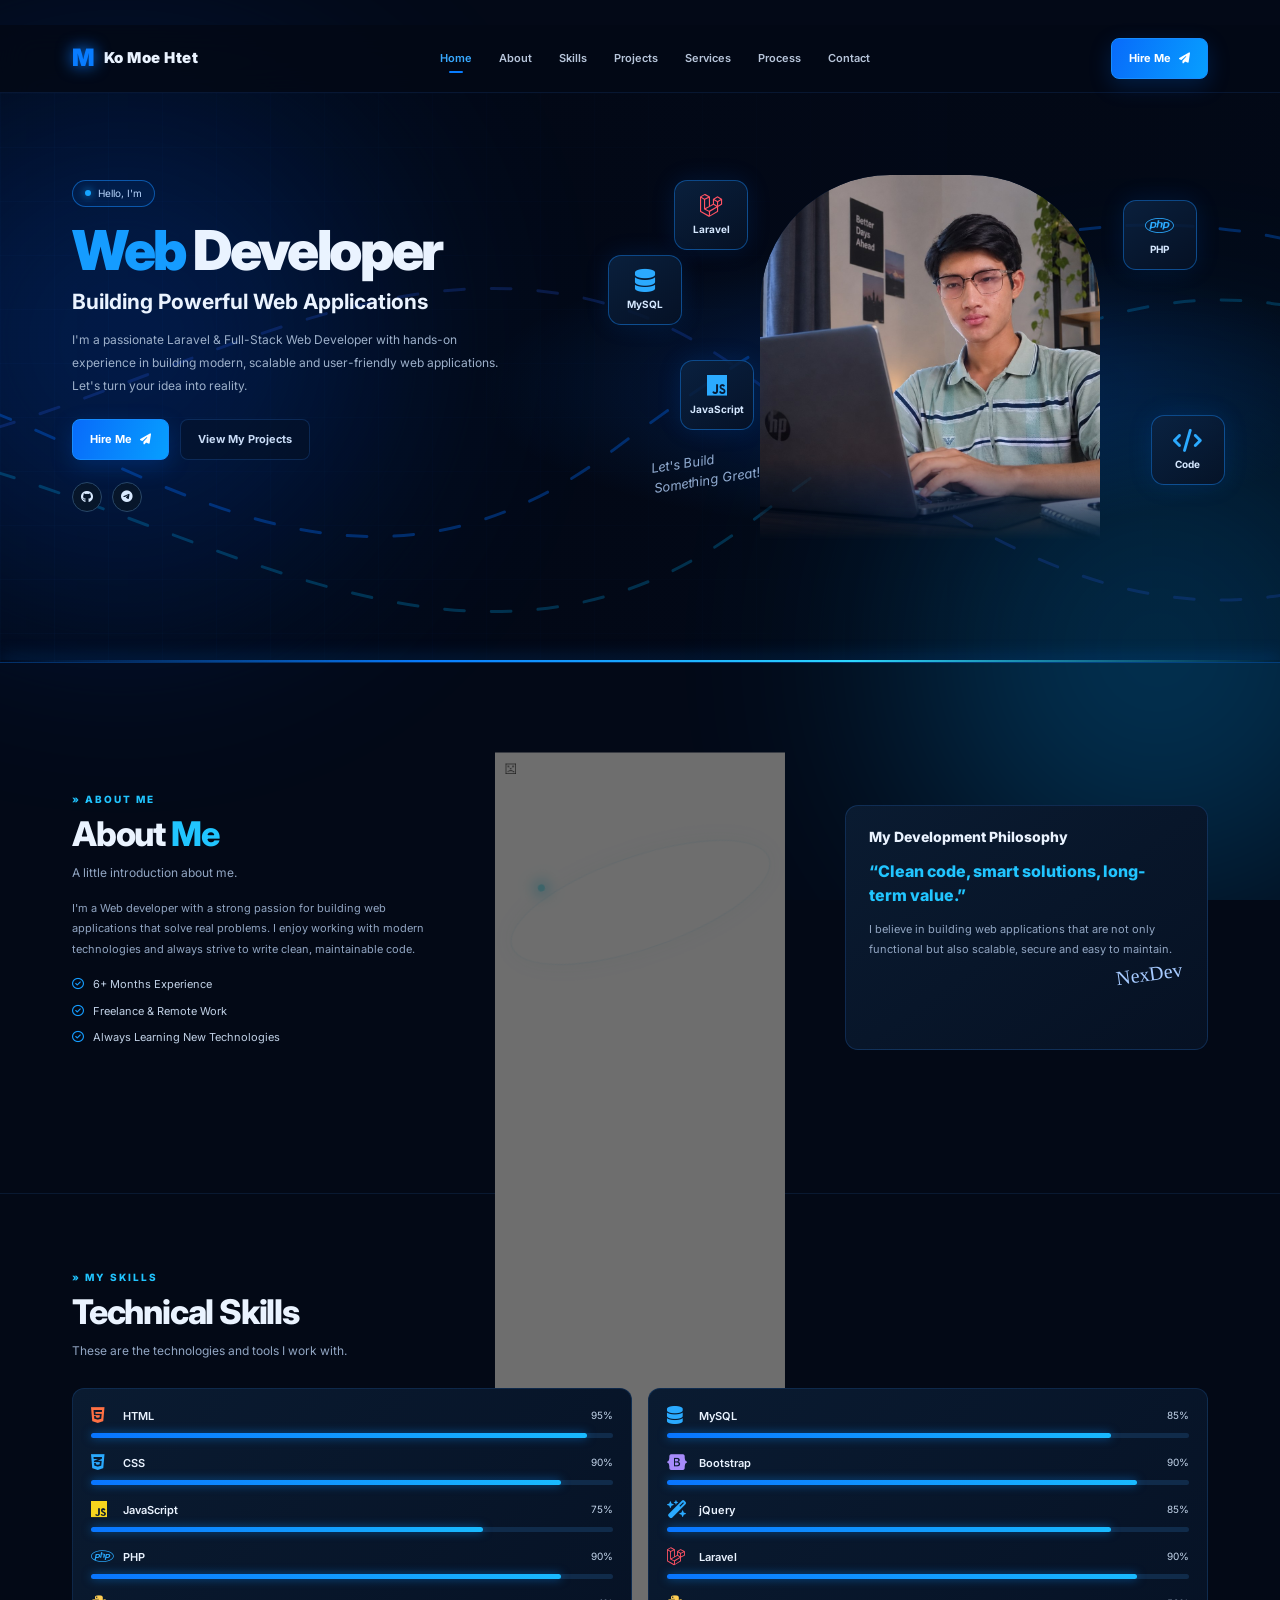
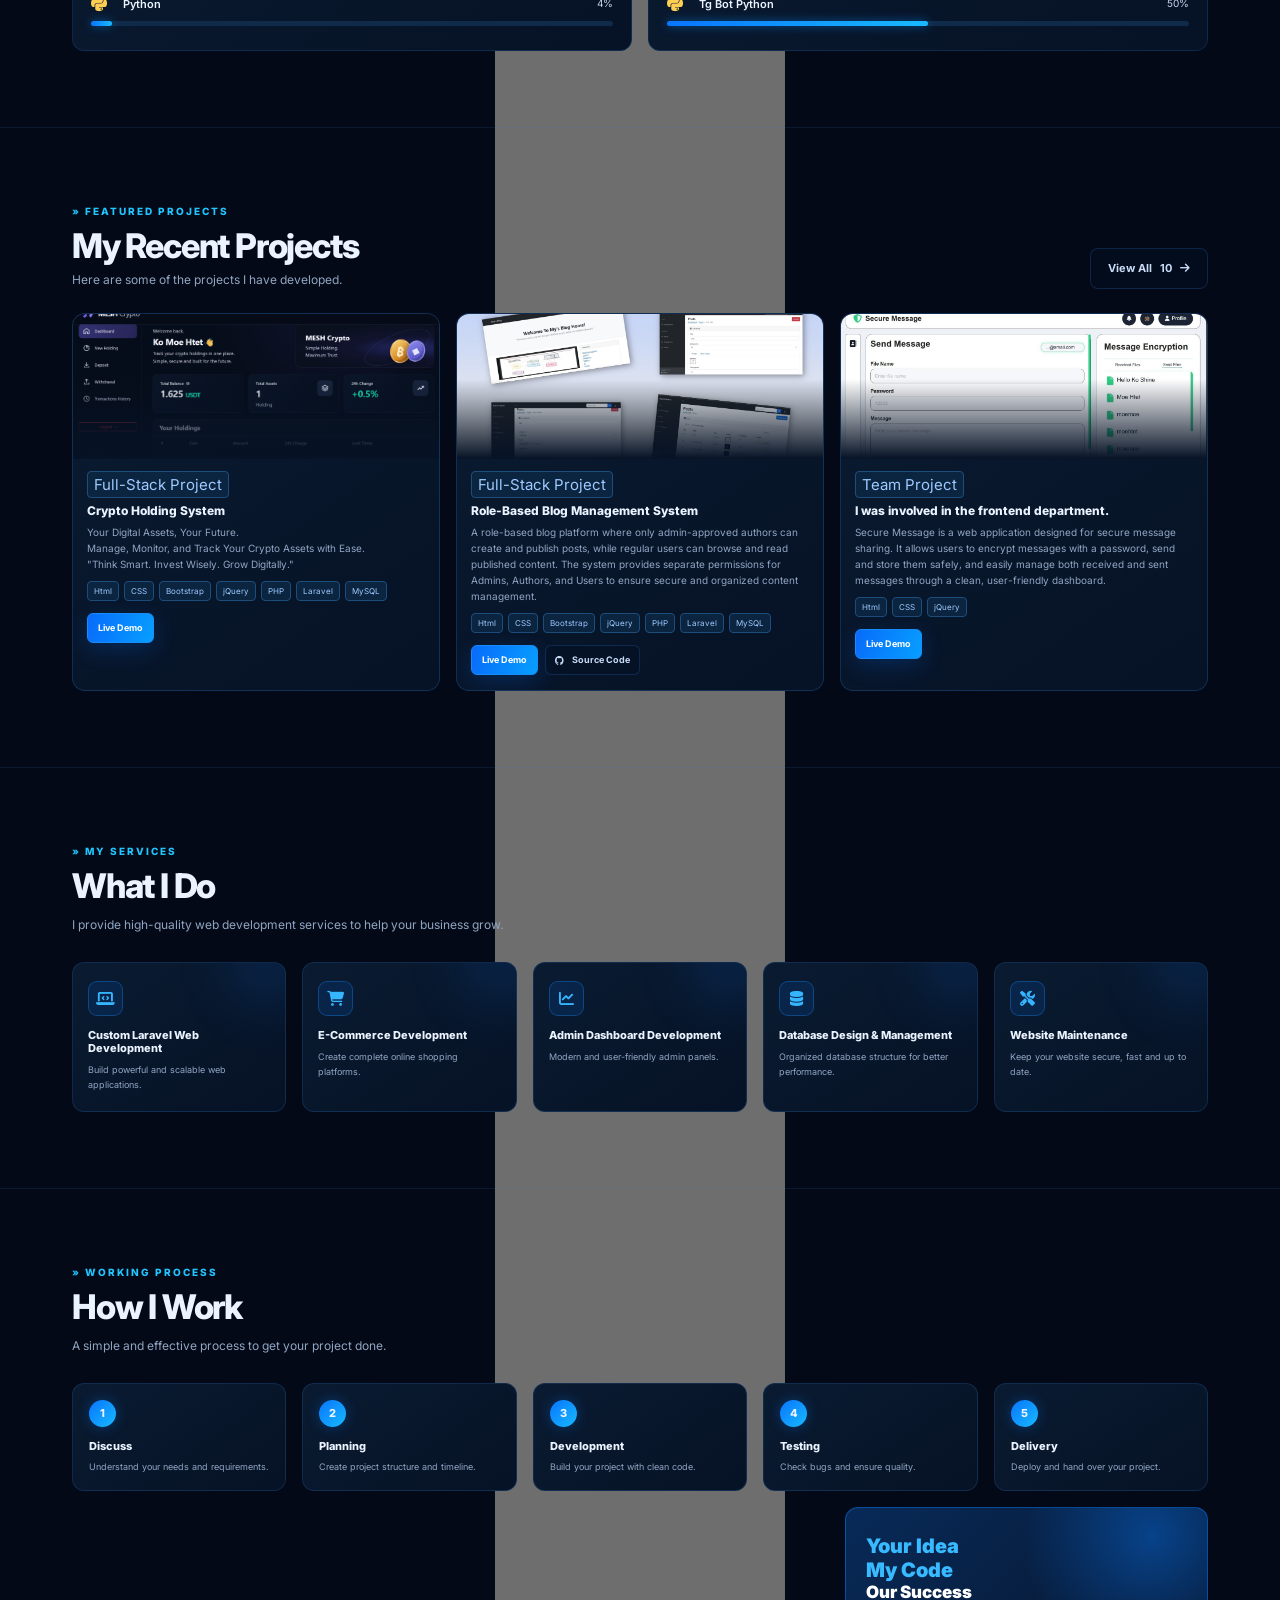
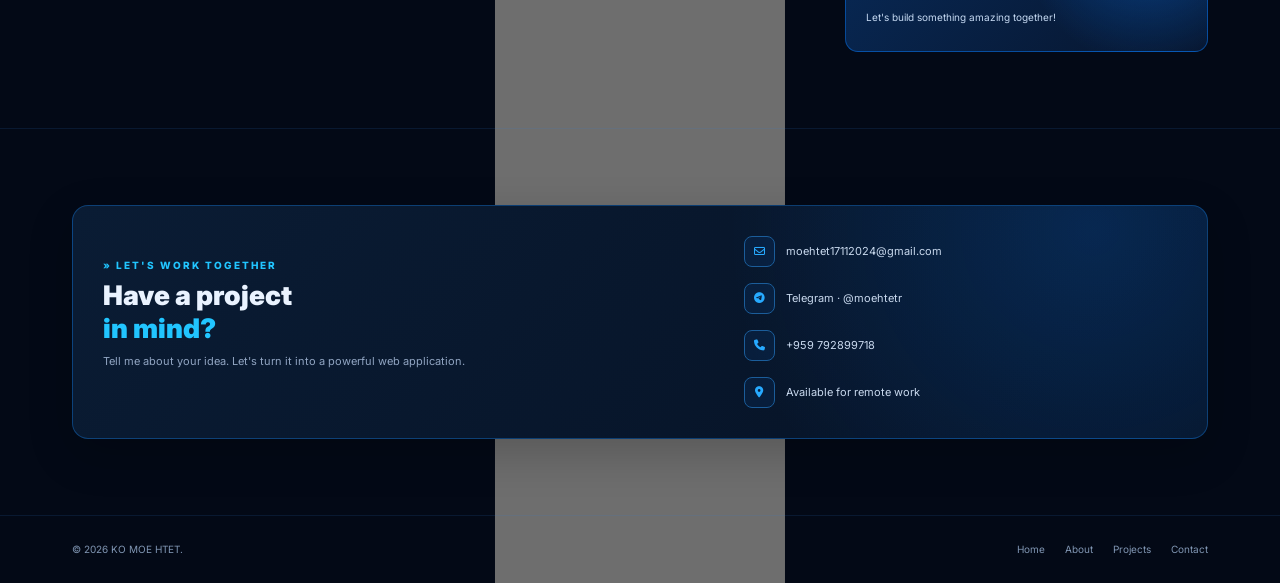
==== commit 399f5a19: "database" ====
--- a/index.html
+++ b/index.html
@@ -266,21 +266,24 @@
                 <div class="col-md-6 col-lg-4 reveal">
                     <article class="project-card">
                         <div class="project-image">
-                            <img src="images/my_pj1.jpg" alt="E-commerce dashboard">
+                            <img src="images/my_pj4.png" alt="E-commerce dashboard">
                         </div>
                         <div class="project-content">
-                            <span class="tag" style="font-size: 15px;">Frontend Practice</span>
-                            <h3 class="mt-2">Responsive Web Design Project</h3>
-                            <p>A practice project focused on creating modern, clean, and fully responsive web layouts that provide a seamless user experience across desktop, tablet, and mobile devices.</p>
+                            <span class="tag" style="font-size: 15px;">Full-Stack Project</span>
+                            <h3 class="mt-2">Crypto Holding System</h3>
+                            <p>Your Digital Assets, Your Future.<br>Manage, Monitor, and Track Your Crypto Assets with Ease.<br>"Think Smart. Invest Wisely. Grow Digitally."</p>
                             <div class="tags">
                                 <span class="tag">Html</span>
                                 <span class="tag">CSS</span>
                                 <span class="tag">Bootstrap</span>
                                 <span class="tag">jQuery</span>
+                                <span class="tag">PHP</span>
+                                <span class="tag">Laravel</span>
+                                <span class="tag">MySQL</span>
                             </div>
                             <div class="project-actions">
-                                <a class="btn-main" href="https://htooeinthinpj.gt.tc/?i=1" target="_blank">Live Demo</a>
-                                <a class="btn-outline" href="https://github.com/MoeHtet9/learning-projects/tree/main/task-2" target="_blank"><i class="fa-brands fa-github"></i> Source Code</a>
+                                <a class="btn-main" href="https://meshc-web.ethiodeploy.app" target="_blank">Live Demo</a>
+                                <!-- <a class="btn-outline" href="https://github.com/MoeHtet9" target="_blank"><i class="fa-brands fa-github"></i> Source Code</a> -->
                             </div>
                         </div>
                     </article>
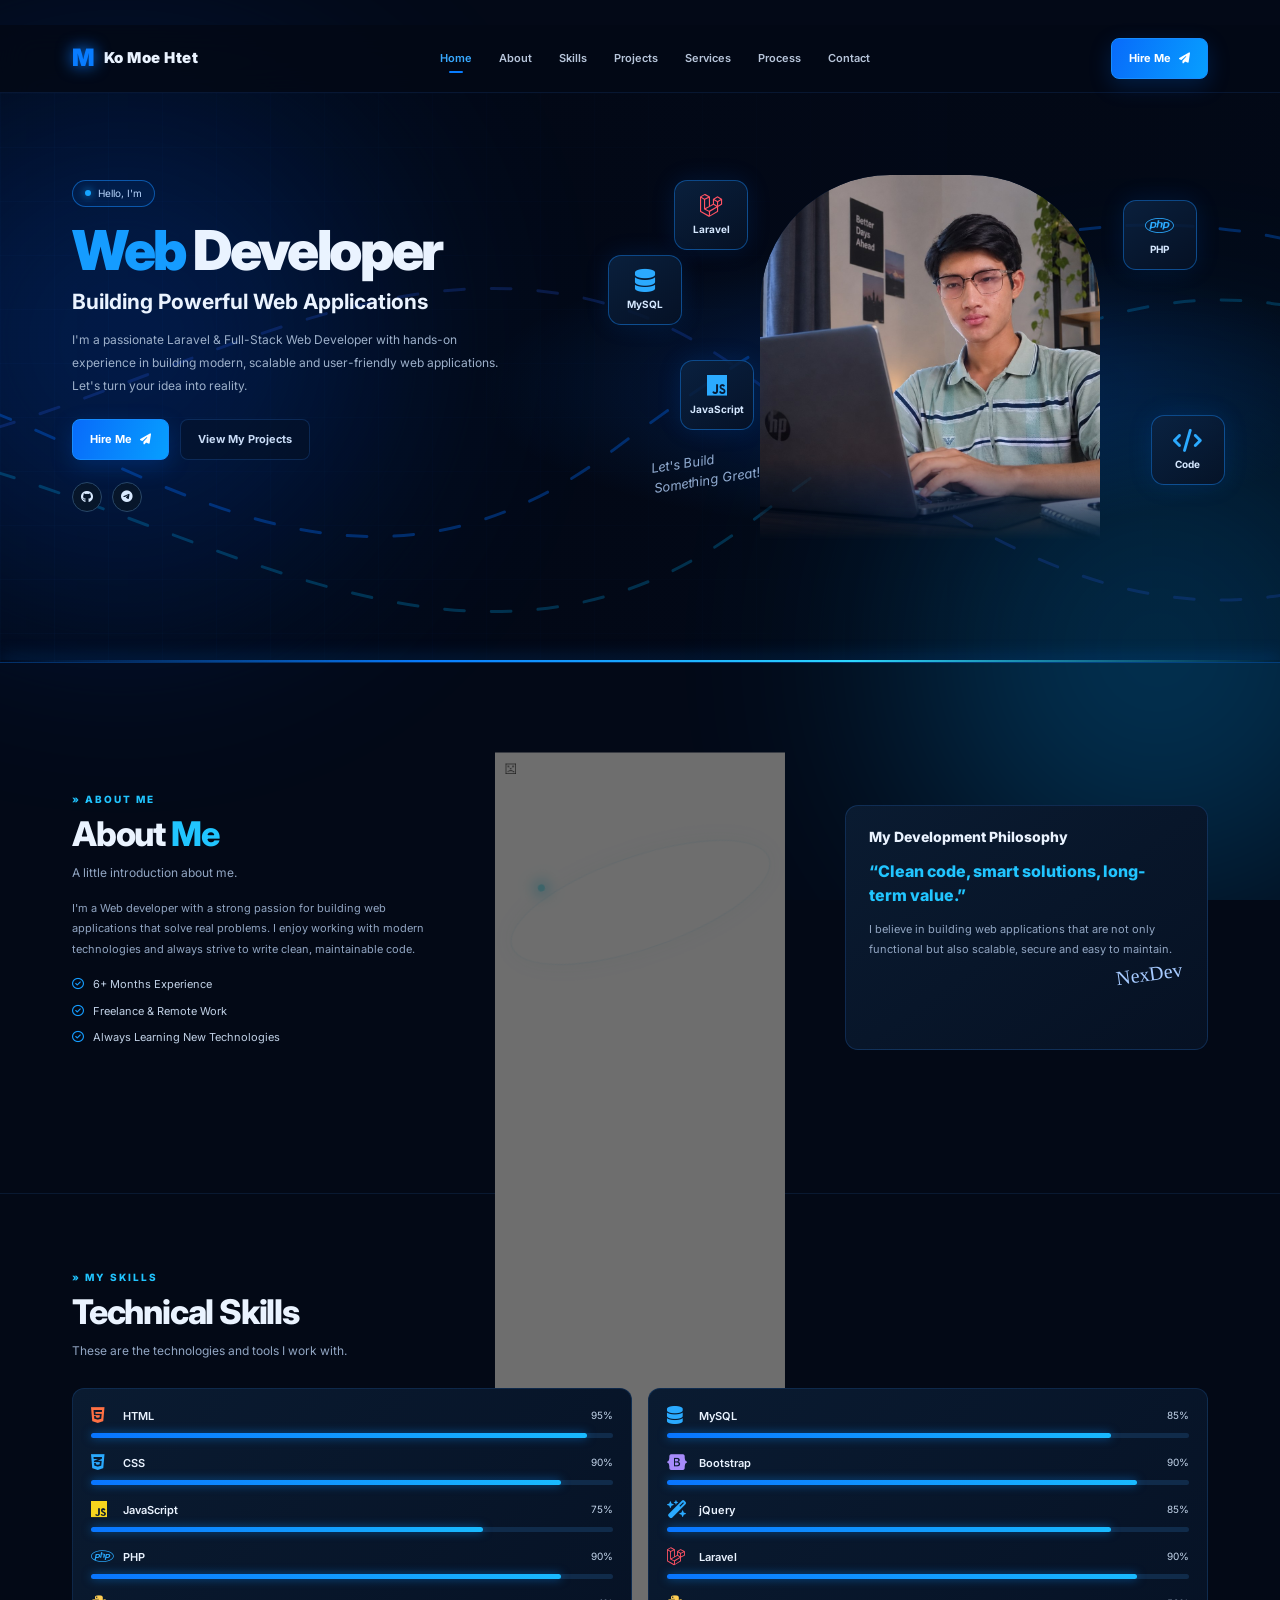
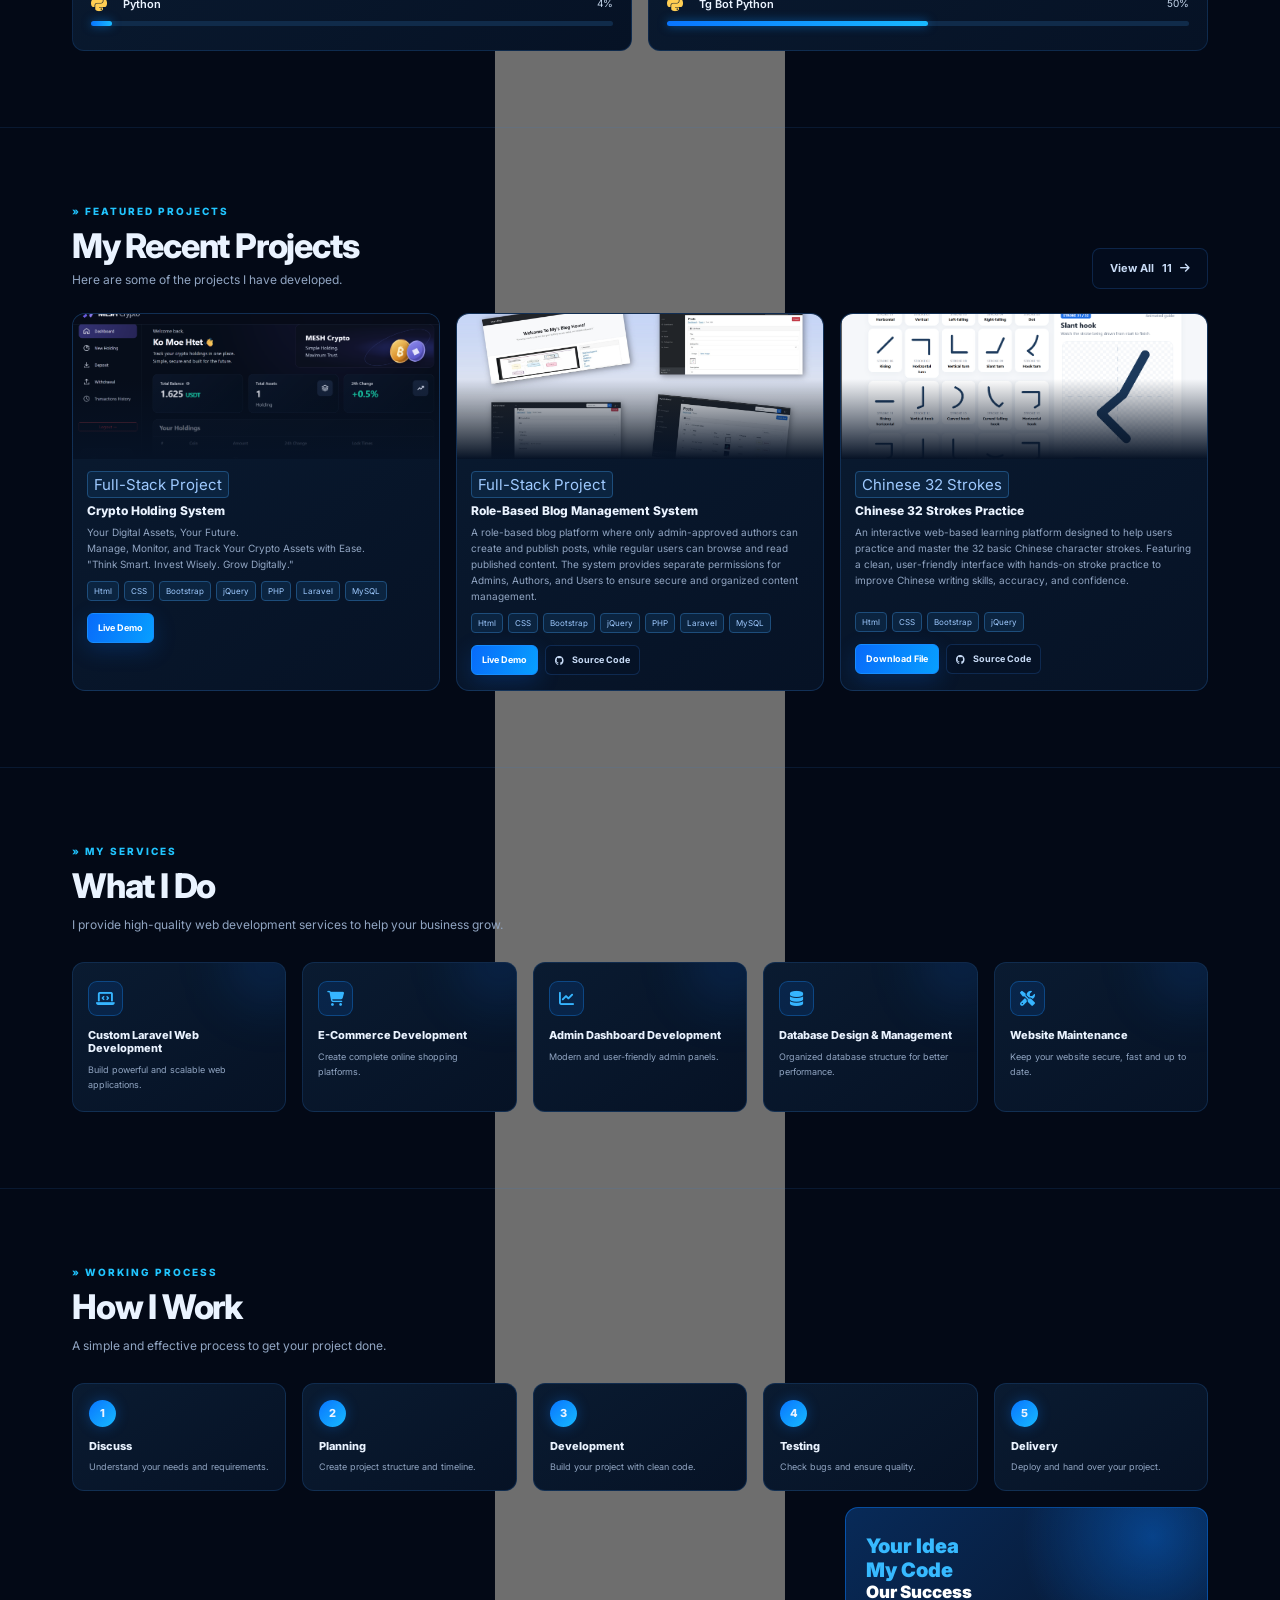
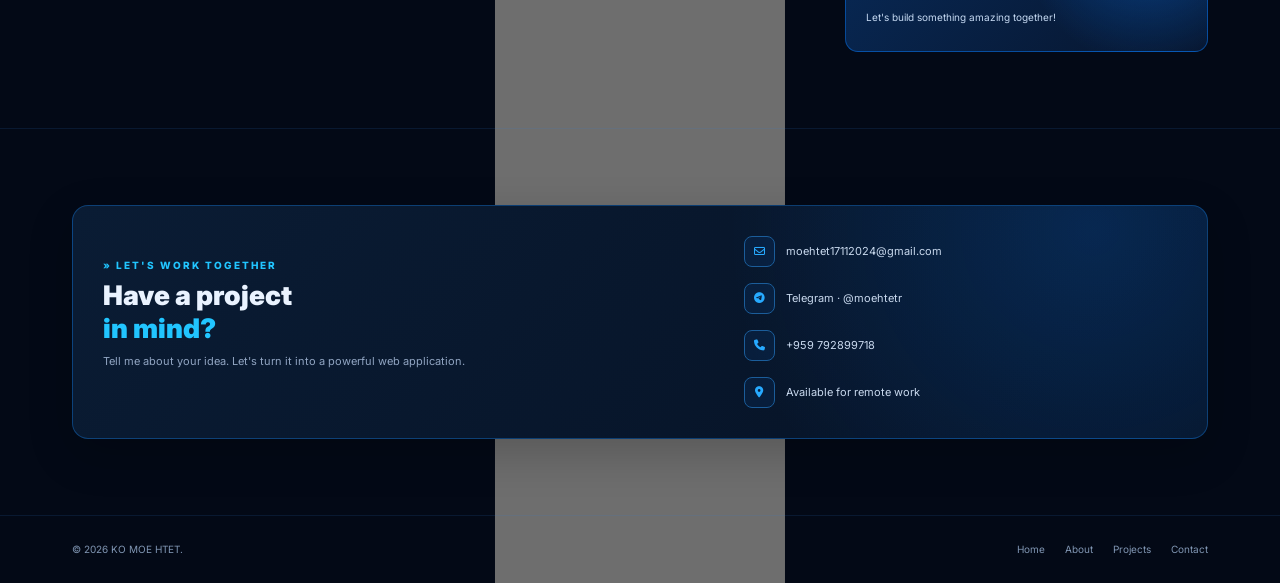
==== commit 5d4fb105: "New Project" ====
--- a/index.html
+++ b/index.html
@@ -259,7 +259,7 @@
                     <p class="section-sub mb-0">Here are some of the projects I have developed.</p>
                 </div>
                 <a class="btn-outline" href="projects.html">
-                    View All <span id="count_item">10</span><i class="fa-solid fa-arrow-right"></i>
+                    View All <span id="count_item">11</span><i class="fa-solid fa-arrow-right"></i>
                 </a>
             </div>
             <div class="row g-3">
@@ -316,19 +316,21 @@
                 <div class="col-md-6 col-lg-4 reveal">
                     <article class="project-card">
                         <div class="project-image">
-                            <img src="images/team_pj1.jpg" alt="E-commerce dashboard">
+                            <img src="images/my_pj9.png" alt="E-commerce dashboard">
                         </div>
                         <div class="project-content">
-                            <span class="tag" style="font-size: 15px;">Team Project</span>
-                            <h3 class="mt-2">I was involved in the frontend department.</h3>
-                            <p>Secure Message is a web application designed for secure message sharing. It allows users to encrypt messages with a password, send and store them safely, and easily manage both received and sent messages through a clean, user-friendly dashboard.</p>
-                            <div class="tags">
+                            <span class="tag" style="font-size: 15px;">Chinese 32 Strokes</span>
+                            <h3 class="mt-2">Chinese 32 Strokes Practice</h3>
+                            <p>An interactive web-based learning platform designed to help users practice and master the 32 basic Chinese character strokes. Featuring a clean, user-friendly interface with hands-on stroke practice to improve Chinese writing skills, accuracy, and confidence.</p>
+                            <div class="tags mt-4">
                                 <span class="tag">Html</span>
                                 <span class="tag">CSS</span>
+                                <span class="tag">Bootstrap</span>
                                 <span class="tag">jQuery</span>
                             </div>
                             <div class="project-actions">
-                                <a class="btn-main" href="https://encrypted-text-sharing-platform-production.up.railway.app" target="_blank">Live Demo</a>
+                                <a class="btn-main" href="files/chinese-stroke-master.html" download="files/chinese-stroke-master.html">Download File</a>
+                                <a class="btn-outline" href="https://github.com/MoeHtet9/Chinese-32-Strokes.git" target="_blank"><i class="fa-brands fa-github"></i> Source Code</a>
                             </div>
                         </div>
                     </article>
